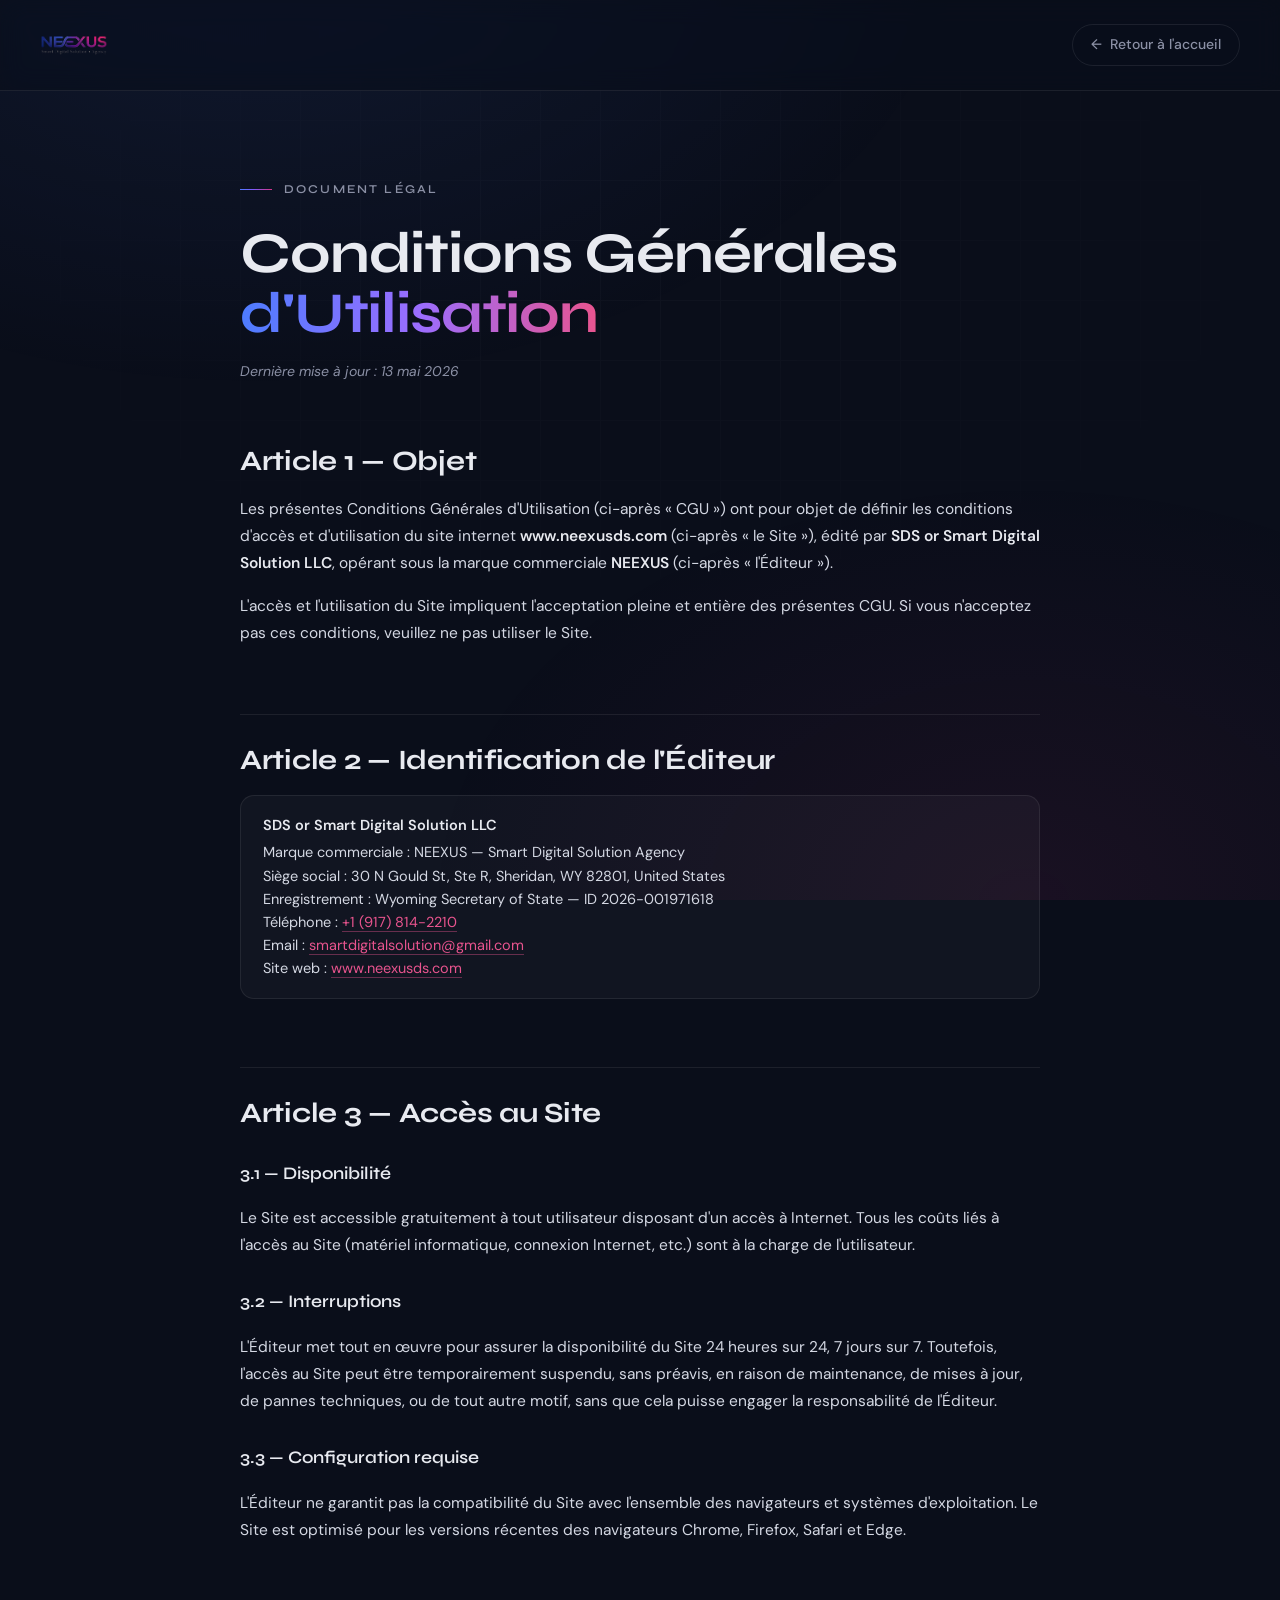
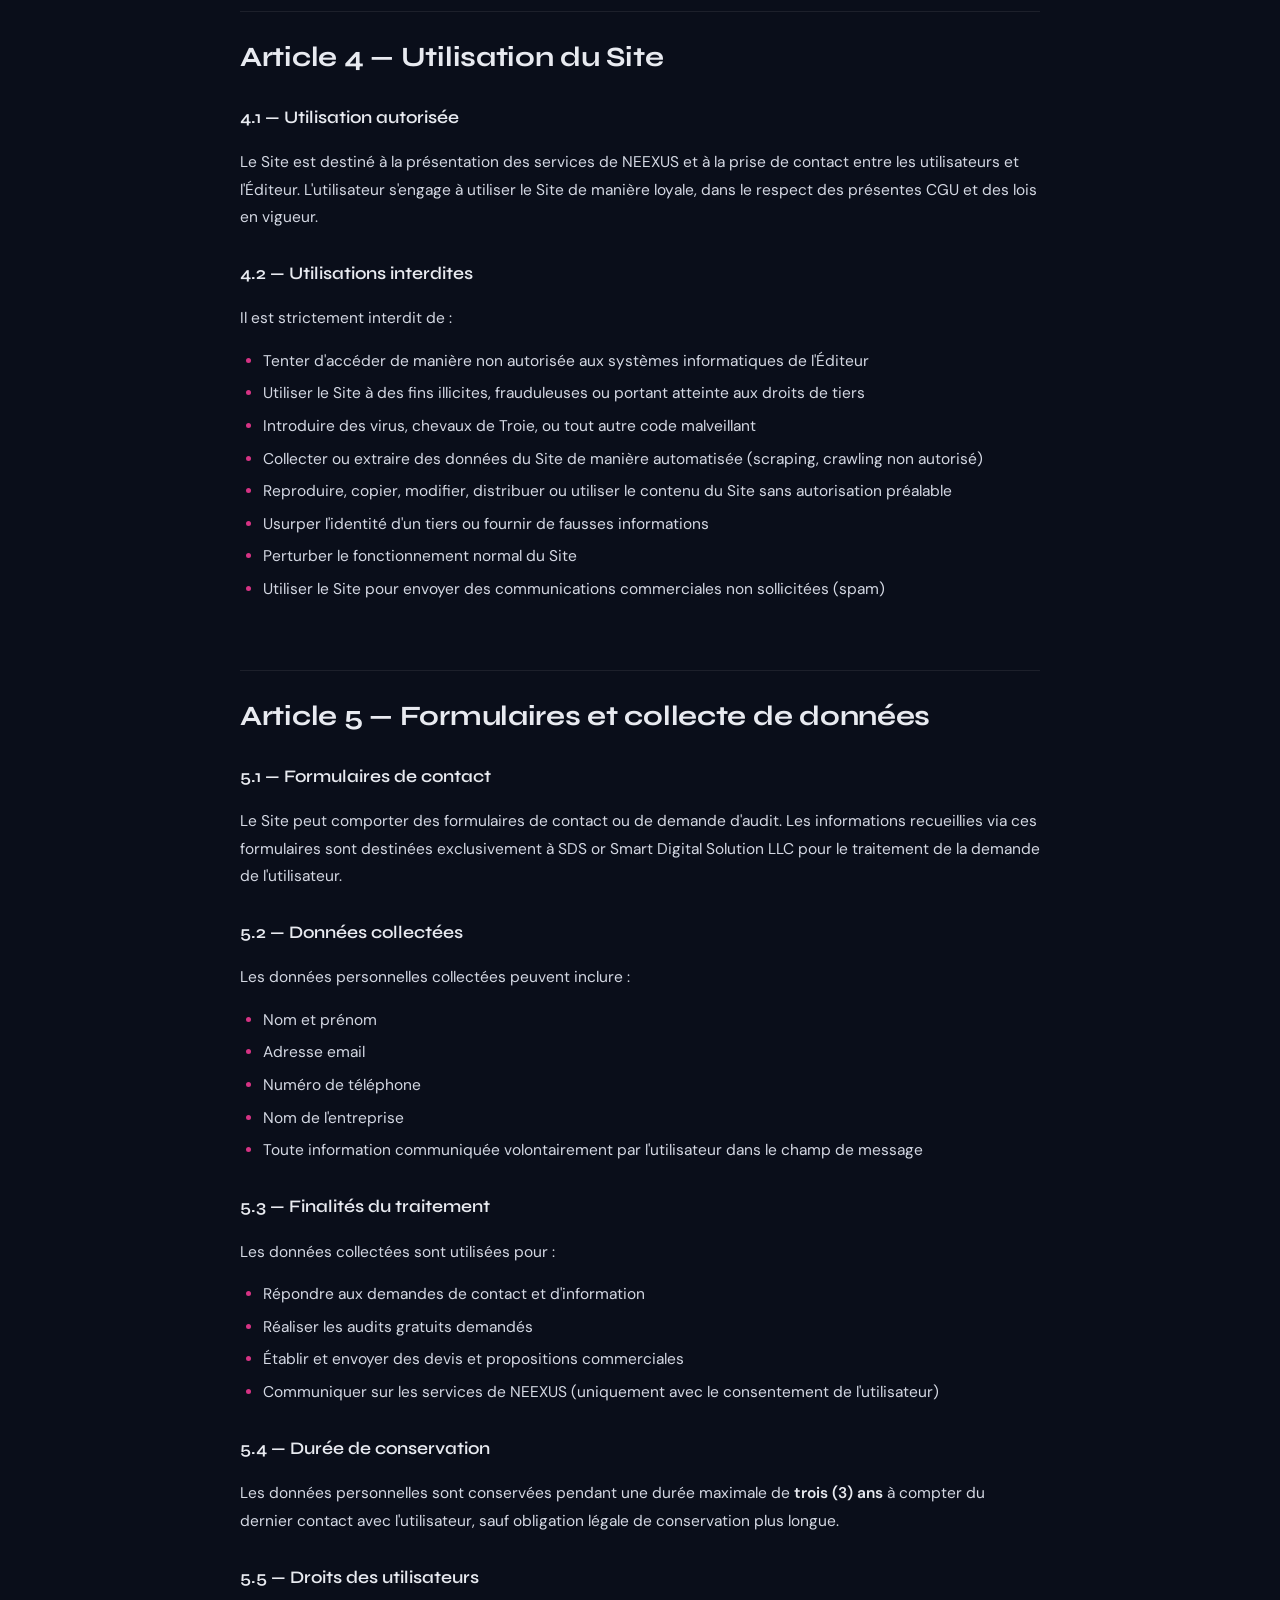
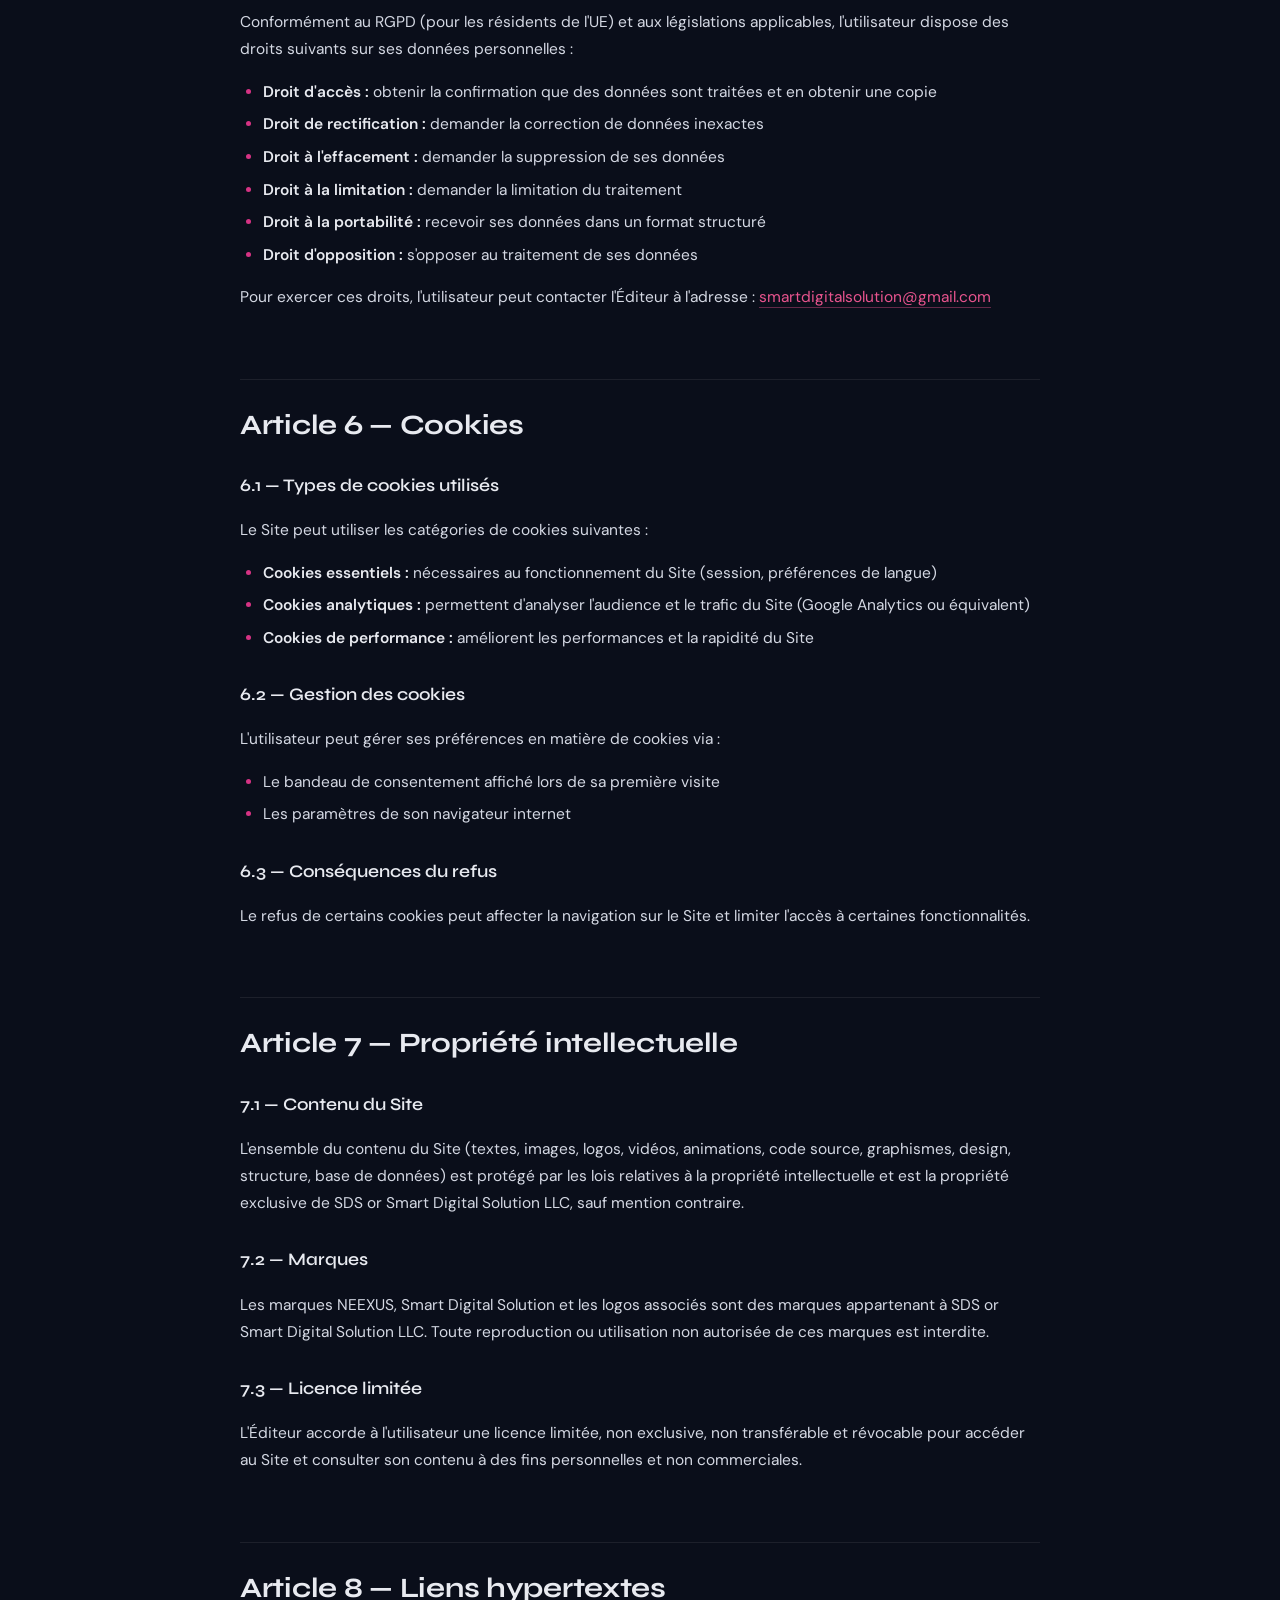
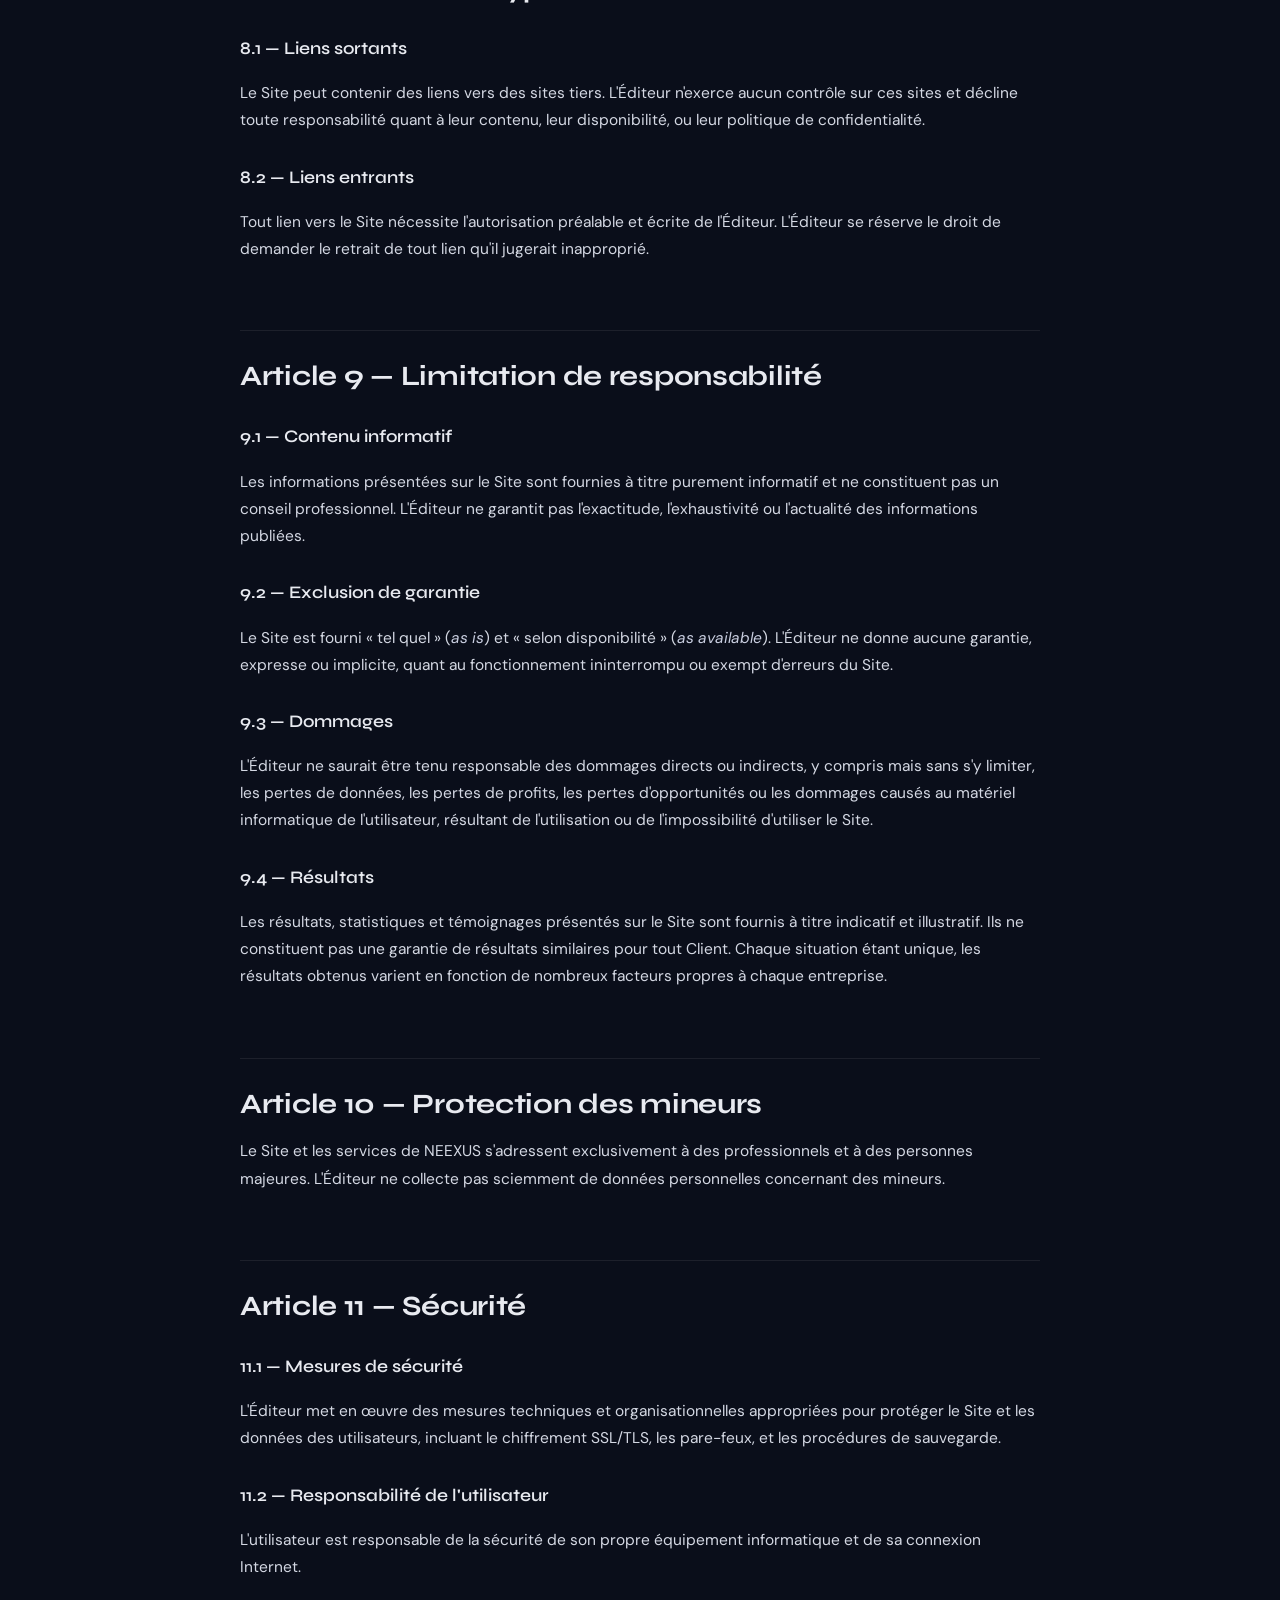
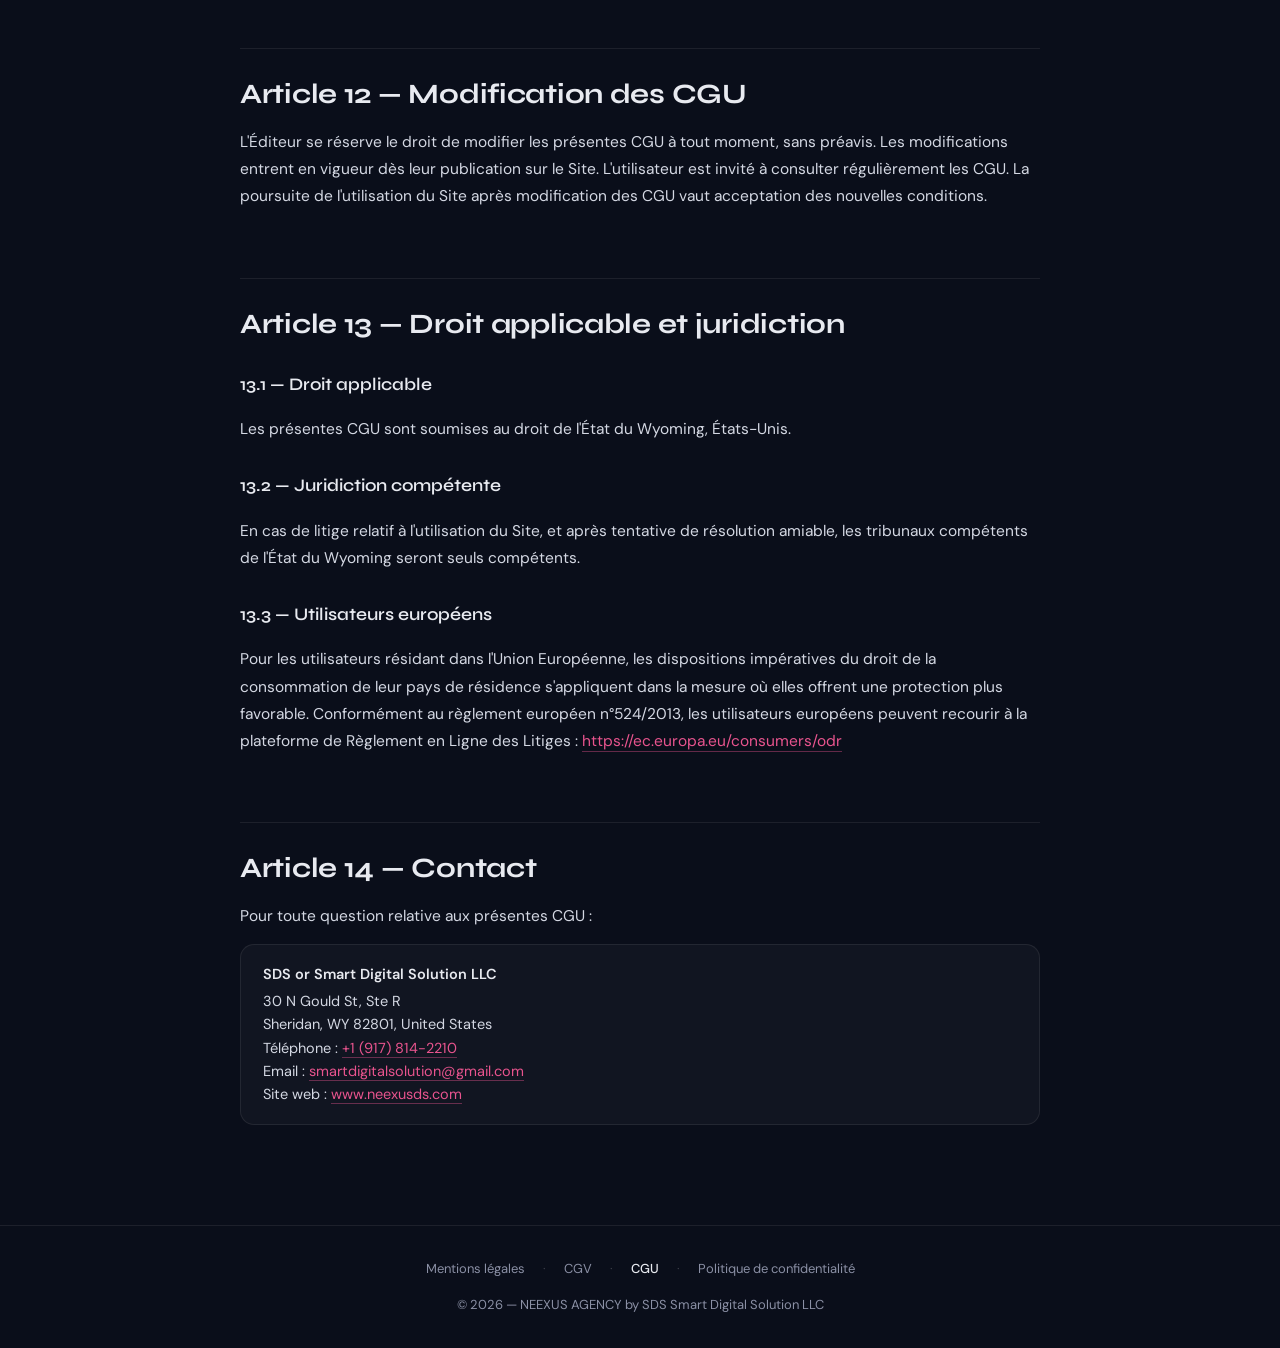
==== cgu.html @ f9617dfa "Pages legales : ajout de 4 pages dediees (Mentions / CGV / CGU / Confidentialite) Structure : - lega" ====
<!DOCTYPE html>
<html lang="fr">
<head>
<meta charset="UTF-8">
<meta name="viewport" content="width=device-width,initial-scale=1.0">
<title>Conditions Générales d'Utilisation (CGU) — NEEXUS</title>
<meta name="description" content="Conditions Générales d'Utilisation du site neexusds.com édité par NEEXUS — Smart Digital Solution Agency.">
<meta name="robots" content="index,follow">
<link rel="icon" type="image/png" href="logo.png">
<link rel="preconnect" href="https://fonts.googleapis.com">
<link rel="preconnect" href="https://fonts.gstatic.com" crossorigin>
<link href="https://fonts.googleapis.com/css2?family=Syne:wght@500;600;700;800&family=DM+Sans:ital,wght@0,300;0,400;0,500;0,600;0,700;1,400&display=swap" rel="stylesheet">
<link rel="stylesheet" href="legal.css">
</head>
<body>

<nav class="legal-nav">
  <a href="index.html" class="logo" aria-label="NEEXUS — retour à l'accueil">
    <img src="logo.png" alt="NEEXUS">
  </a>
  <a href="index.html" class="back-link">
    <span class="arrow">←</span> Retour à l'accueil
  </a>
</nav>

<main class="legal-main">
  <header class="legal-header">
    <div class="legal-eyebrow">Document légal</div>
    <h1 class="legal-title">Conditions Générales <span class="grad">d'Utilisation</span></h1>
    <p class="legal-meta">Dernière mise à jour : 13 mai 2026</p>
  </header>

  <article class="legal-article">

    <h2>Article 1 — Objet</h2>
    <p>Les présentes Conditions Générales d'Utilisation (ci-après « CGU ») ont pour objet de définir les conditions d'accès et d'utilisation du site internet <strong>www.neexusds.com</strong> (ci-après « le Site »), édité par <strong>SDS or Smart Digital Solution LLC</strong>, opérant sous la marque commerciale <strong>NEEXUS</strong> (ci-après « l'Éditeur »).</p>
    <p>L'accès et l'utilisation du Site impliquent l'acceptation pleine et entière des présentes CGU. Si vous n'acceptez pas ces conditions, veuillez ne pas utiliser le Site.</p>

    <h2>Article 2 — Identification de l'Éditeur</h2>
    <div class="legal-info-box">
      <strong>SDS or Smart Digital Solution LLC</strong>
      Marque commerciale : NEEXUS — Smart Digital Solution Agency<br>
      Siège social : 30 N Gould St, Ste R, Sheridan, WY 82801, United States<br>
      Enregistrement : Wyoming Secretary of State — ID 2026-001971618<br>
      Téléphone : <a href="https://wa.me/19178142210" target="_blank" rel="noopener">+1 (917) 814-2210</a><br>
      Email : <a href="mailto:smartdigitalsolution@gmail.com">smartdigitalsolution@gmail.com</a><br>
      Site web : <a href="https://www.neexusds.com">www.neexusds.com</a>
    </div>

    <h2>Article 3 — Accès au Site</h2>

    <h3>3.1 — Disponibilité</h3>
    <p>Le Site est accessible gratuitement à tout utilisateur disposant d'un accès à Internet. Tous les coûts liés à l'accès au Site (matériel informatique, connexion Internet, etc.) sont à la charge de l'utilisateur.</p>

    <h3>3.2 — Interruptions</h3>
    <p>L'Éditeur met tout en œuvre pour assurer la disponibilité du Site 24 heures sur 24, 7 jours sur 7. Toutefois, l'accès au Site peut être temporairement suspendu, sans préavis, en raison de maintenance, de mises à jour, de pannes techniques, ou de tout autre motif, sans que cela puisse engager la responsabilité de l'Éditeur.</p>

    <h3>3.3 — Configuration requise</h3>
    <p>L'Éditeur ne garantit pas la compatibilité du Site avec l'ensemble des navigateurs et systèmes d'exploitation. Le Site est optimisé pour les versions récentes des navigateurs Chrome, Firefox, Safari et Edge.</p>

    <h2>Article 4 — Utilisation du Site</h2>

    <h3>4.1 — Utilisation autorisée</h3>
    <p>Le Site est destiné à la présentation des services de NEEXUS et à la prise de contact entre les utilisateurs et l'Éditeur. L'utilisateur s'engage à utiliser le Site de manière loyale, dans le respect des présentes CGU et des lois en vigueur.</p>

    <h3>4.2 — Utilisations interdites</h3>
    <p>Il est strictement interdit de :</p>
    <ul>
      <li>Tenter d'accéder de manière non autorisée aux systèmes informatiques de l'Éditeur</li>
      <li>Utiliser le Site à des fins illicites, frauduleuses ou portant atteinte aux droits de tiers</li>
      <li>Introduire des virus, chevaux de Troie, ou tout autre code malveillant</li>
      <li>Collecter ou extraire des données du Site de manière automatisée (scraping, crawling non autorisé)</li>
      <li>Reproduire, copier, modifier, distribuer ou utiliser le contenu du Site sans autorisation préalable</li>
      <li>Usurper l'identité d'un tiers ou fournir de fausses informations</li>
      <li>Perturber le fonctionnement normal du Site</li>
      <li>Utiliser le Site pour envoyer des communications commerciales non sollicitées (spam)</li>
    </ul>

    <h2>Article 5 — Formulaires et collecte de données</h2>

    <h3>5.1 — Formulaires de contact</h3>
    <p>Le Site peut comporter des formulaires de contact ou de demande d'audit. Les informations recueillies via ces formulaires sont destinées exclusivement à SDS or Smart Digital Solution LLC pour le traitement de la demande de l'utilisateur.</p>

    <h3>5.2 — Données collectées</h3>
    <p>Les données personnelles collectées peuvent inclure :</p>
    <ul>
      <li>Nom et prénom</li>
      <li>Adresse email</li>
      <li>Numéro de téléphone</li>
      <li>Nom de l'entreprise</li>
      <li>Toute information communiquée volontairement par l'utilisateur dans le champ de message</li>
    </ul>

    <h3>5.3 — Finalités du traitement</h3>
    <p>Les données collectées sont utilisées pour :</p>
    <ul>
      <li>Répondre aux demandes de contact et d'information</li>
      <li>Réaliser les audits gratuits demandés</li>
      <li>Établir et envoyer des devis et propositions commerciales</li>
      <li>Communiquer sur les services de NEEXUS (uniquement avec le consentement de l'utilisateur)</li>
    </ul>

    <h3>5.4 — Durée de conservation</h3>
    <p>Les données personnelles sont conservées pendant une durée maximale de <strong>trois (3) ans</strong> à compter du dernier contact avec l'utilisateur, sauf obligation légale de conservation plus longue.</p>

    <h3>5.5 — Droits des utilisateurs</h3>
    <p>Conformément au RGPD (pour les résidents de l'UE) et aux législations applicables, l'utilisateur dispose des droits suivants sur ses données personnelles :</p>
    <ul>
      <li><strong>Droit d'accès :</strong> obtenir la confirmation que des données sont traitées et en obtenir une copie</li>
      <li><strong>Droit de rectification :</strong> demander la correction de données inexactes</li>
      <li><strong>Droit à l'effacement :</strong> demander la suppression de ses données</li>
      <li><strong>Droit à la limitation :</strong> demander la limitation du traitement</li>
      <li><strong>Droit à la portabilité :</strong> recevoir ses données dans un format structuré</li>
      <li><strong>Droit d'opposition :</strong> s'opposer au traitement de ses données</li>
    </ul>
    <p>Pour exercer ces droits, l'utilisateur peut contacter l'Éditeur à l'adresse : <a href="mailto:smartdigitalsolution@gmail.com">smartdigitalsolution@gmail.com</a></p>

    <h2>Article 6 — Cookies</h2>

    <h3>6.1 — Types de cookies utilisés</h3>
    <p>Le Site peut utiliser les catégories de cookies suivantes :</p>
    <ul>
      <li><strong>Cookies essentiels :</strong> nécessaires au fonctionnement du Site (session, préférences de langue)</li>
      <li><strong>Cookies analytiques :</strong> permettent d'analyser l'audience et le trafic du Site (Google Analytics ou équivalent)</li>
      <li><strong>Cookies de performance :</strong> améliorent les performances et la rapidité du Site</li>
    </ul>

    <h3>6.2 — Gestion des cookies</h3>
    <p>L'utilisateur peut gérer ses préférences en matière de cookies via :</p>
    <ul>
      <li>Le bandeau de consentement affiché lors de sa première visite</li>
      <li>Les paramètres de son navigateur internet</li>
    </ul>

    <h3>6.3 — Conséquences du refus</h3>
    <p>Le refus de certains cookies peut affecter la navigation sur le Site et limiter l'accès à certaines fonctionnalités.</p>

    <h2>Article 7 — Propriété intellectuelle</h2>

    <h3>7.1 — Contenu du Site</h3>
    <p>L'ensemble du contenu du Site (textes, images, logos, vidéos, animations, code source, graphismes, design, structure, base de données) est protégé par les lois relatives à la propriété intellectuelle et est la propriété exclusive de SDS or Smart Digital Solution LLC, sauf mention contraire.</p>

    <h3>7.2 — Marques</h3>
    <p>Les marques NEEXUS, Smart Digital Solution et les logos associés sont des marques appartenant à SDS or Smart Digital Solution LLC. Toute reproduction ou utilisation non autorisée de ces marques est interdite.</p>

    <h3>7.3 — Licence limitée</h3>
    <p>L'Éditeur accorde à l'utilisateur une licence limitée, non exclusive, non transférable et révocable pour accéder au Site et consulter son contenu à des fins personnelles et non commerciales.</p>

    <h2>Article 8 — Liens hypertextes</h2>

    <h3>8.1 — Liens sortants</h3>
    <p>Le Site peut contenir des liens vers des sites tiers. L'Éditeur n'exerce aucun contrôle sur ces sites et décline toute responsabilité quant à leur contenu, leur disponibilité, ou leur politique de confidentialité.</p>

    <h3>8.2 — Liens entrants</h3>
    <p>Tout lien vers le Site nécessite l'autorisation préalable et écrite de l'Éditeur. L'Éditeur se réserve le droit de demander le retrait de tout lien qu'il jugerait inapproprié.</p>

    <h2>Article 9 — Limitation de responsabilité</h2>

    <h3>9.1 — Contenu informatif</h3>
    <p>Les informations présentées sur le Site sont fournies à titre purement informatif et ne constituent pas un conseil professionnel. L'Éditeur ne garantit pas l'exactitude, l'exhaustivité ou l'actualité des informations publiées.</p>

    <h3>9.2 — Exclusion de garantie</h3>
    <p>Le Site est fourni « tel quel » (<em>as is</em>) et « selon disponibilité » (<em>as available</em>). L'Éditeur ne donne aucune garantie, expresse ou implicite, quant au fonctionnement ininterrompu ou exempt d'erreurs du Site.</p>

    <h3>9.3 — Dommages</h3>
    <p>L'Éditeur ne saurait être tenu responsable des dommages directs ou indirects, y compris mais sans s'y limiter, les pertes de données, les pertes de profits, les pertes d'opportunités ou les dommages causés au matériel informatique de l'utilisateur, résultant de l'utilisation ou de l'impossibilité d'utiliser le Site.</p>

    <h3>9.4 — Résultats</h3>
    <p>Les résultats, statistiques et témoignages présentés sur le Site sont fournis à titre indicatif et illustratif. Ils ne constituent pas une garantie de résultats similaires pour tout Client. Chaque situation étant unique, les résultats obtenus varient en fonction de nombreux facteurs propres à chaque entreprise.</p>

    <h2>Article 10 — Protection des mineurs</h2>
    <p>Le Site et les services de NEEXUS s'adressent exclusivement à des professionnels et à des personnes majeures. L'Éditeur ne collecte pas sciemment de données personnelles concernant des mineurs.</p>

    <h2>Article 11 — Sécurité</h2>

    <h3>11.1 — Mesures de sécurité</h3>
    <p>L'Éditeur met en œuvre des mesures techniques et organisationnelles appropriées pour protéger le Site et les données des utilisateurs, incluant le chiffrement SSL/TLS, les pare-feux, et les procédures de sauvegarde.</p>

    <h3>11.2 — Responsabilité de l'utilisateur</h3>
    <p>L'utilisateur est responsable de la sécurité de son propre équipement informatique et de sa connexion Internet.</p>

    <h2>Article 12 — Modification des CGU</h2>
    <p>L'Éditeur se réserve le droit de modifier les présentes CGU à tout moment, sans préavis. Les modifications entrent en vigueur dès leur publication sur le Site. L'utilisateur est invité à consulter régulièrement les CGU. La poursuite de l'utilisation du Site après modification des CGU vaut acceptation des nouvelles conditions.</p>

    <h2>Article 13 — Droit applicable et juridiction</h2>

    <h3>13.1 — Droit applicable</h3>
    <p>Les présentes CGU sont soumises au droit de l'État du Wyoming, États-Unis.</p>

    <h3>13.2 — Juridiction compétente</h3>
    <p>En cas de litige relatif à l'utilisation du Site, et après tentative de résolution amiable, les tribunaux compétents de l'État du Wyoming seront seuls compétents.</p>

    <h3>13.3 — Utilisateurs européens</h3>
    <p>Pour les utilisateurs résidant dans l'Union Européenne, les dispositions impératives du droit de la consommation de leur pays de résidence s'appliquent dans la mesure où elles offrent une protection plus favorable. Conformément au règlement européen n°524/2013, les utilisateurs européens peuvent recourir à la plateforme de Règlement en Ligne des Litiges : <a href="https://ec.europa.eu/consumers/odr" target="_blank" rel="noopener">https://ec.europa.eu/consumers/odr</a></p>

    <h2>Article 14 — Contact</h2>
    <p>Pour toute question relative aux présentes CGU :</p>
    <div class="legal-info-box">
      <strong>SDS or Smart Digital Solution LLC</strong>
      30 N Gould St, Ste R<br>
      Sheridan, WY 82801, United States<br>
      Téléphone : <a href="https://wa.me/19178142210" target="_blank" rel="noopener">+1 (917) 814-2210</a><br>
      Email : <a href="mailto:smartdigitalsolution@gmail.com">smartdigitalsolution@gmail.com</a><br>
      Site web : <a href="https://www.neexusds.com">www.neexusds.com</a>
    </div>

  </article>
</main>

<footer class="legal-footer">
  <div class="legal-links">
    <a href="mentions-legales.html">Mentions légales</a>
    <span class="sep">·</span>
    <a href="cgv.html">CGV</a>
    <span class="sep">·</span>
    <a href="cgu.html" class="current">CGU</a>
    <span class="sep">·</span>
    <a href="confidentialite.html">Politique de confidentialité</a>
  </div>
  <div>© 2026 — NEEXUS AGENCY by SDS Smart Digital Solution LLC</div>
</footer>

</body>
</html>
---- legal.css ----
/* ============================================================
   NEEXUS — Feuille de style partagee des 4 pages legales
   (mentions-legales / cgv / cgu / confidentialite)
   ============================================================ */
:root{
  --bg-0:#0a0e1a;
  --bg-1:#0f1424;
  --bg-2:#131830;
  --bg-3:#181f3a;
  --text:#e8eaf0;
  --text-mute:#8b90a5;
  --line:rgba(255,255,255,.08);
  --line-strong:rgba(255,255,255,.14);
  --blue:#4d7cff;
  --purple:#7c5cfc;
  --magenta:#d63384;
  --pink:#e8548e;
  --grad:linear-gradient(135deg,#4d7cff 0%,#7c5cfc 40%,#d63384 100%);
  --grad-text:linear-gradient(90deg,#4d7cff 0%,#9b6dff 50%,#e8548e 100%);
  --container:880px;
}

*{box-sizing:border-box;margin:0;padding:0;}
html{-webkit-font-smoothing:antialiased;text-rendering:optimizeLegibility;scroll-behavior:smooth;}
html,body{background:var(--bg-0);color:var(--text);}
body{
  font-family:'DM Sans',system-ui,-apple-system,sans-serif;
  font-weight:400;
  font-size:16px;
  line-height:1.7;
  min-height:100vh;
  display:flex;
  flex-direction:column;
}

/* Background subtil : gradient + grille fine */
body::before{
  content:'';position:fixed;inset:0;z-index:0;pointer-events:none;
  background:
    radial-gradient(ellipse 1200px 800px at 20% -10%, rgba(77,124,255,.10), transparent 60%),
    radial-gradient(ellipse 1000px 700px at 80% 100%, rgba(214,51,132,.08), transparent 60%);
}
body::after{
  content:'';position:fixed;inset:0;z-index:0;pointer-events:none;opacity:.025;
  background-image:
    linear-gradient(rgba(255,255,255,1) 1px,transparent 1px),
    linear-gradient(90deg,rgba(255,255,255,1) 1px,transparent 1px);
  background-size:60px 60px;
  mask-image:radial-gradient(ellipse 80% 60% at 50% 30%,#000 0%,transparent 80%);
  -webkit-mask-image:radial-gradient(ellipse 80% 60% at 50% 30%,#000 0%,transparent 80%);
}

a{color:inherit;text-decoration:none;}
img{display:block;max-width:100%;}

/* === NAV TOP ============================================================ */
.legal-nav{
  position:relative;z-index:10;
  padding:24px clamp(22px,4vw,40px);
  display:flex;align-items:center;justify-content:space-between;
  gap:18px;
  border-bottom:1px solid var(--line);
  background:rgba(10,14,26,.65);
  backdrop-filter:blur(12px) saturate(140%);
  -webkit-backdrop-filter:blur(12px) saturate(140%);
}
.legal-nav .logo{
  display:flex;align-items:center;gap:0;
  transition:opacity .25s ease;
}
.legal-nav .logo:hover{opacity:.8;}
.legal-nav .logo img{height:34px;width:auto;}
.legal-nav .back-link{
  font-size:14px;font-weight:500;
  color:var(--text-mute);
  display:inline-flex;align-items:center;gap:8px;
  padding:8px 18px;
  border:1px solid var(--line);
  border-radius:999px;
  transition:all .25s ease;
}
.legal-nav .back-link:hover{
  color:var(--text);
  border-color:var(--line-strong);
  background:rgba(255,255,255,.04);
}
.legal-nav .back-link .arrow{
  display:inline-block;
  transition:transform .25s ease;
}
.legal-nav .back-link:hover .arrow{
  transform:translateX(-4px);
}

/* === MAIN ============================================================ */
.legal-main{
  position:relative;z-index:1;flex:1;
  max-width:var(--container);
  width:100%;
  margin:0 auto;
  padding:clamp(40px,7vw,80px) clamp(22px,4vw,40px) clamp(60px,8vw,100px);
}

/* Header de la page : eyebrow + titre + meta */
.legal-header{margin-bottom:clamp(40px,6vw,60px);}
.legal-eyebrow{
  display:inline-flex;align-items:center;gap:12px;
  font-family:'Syne',sans-serif;
  font-weight:600;
  font-size:12px;
  letter-spacing:.18em;
  text-transform:uppercase;
  color:var(--text-mute);
  margin-bottom:24px;
}
.legal-eyebrow::before{
  content:'';
  width:32px;height:1px;
  background:var(--grad);
}
.legal-title{
  font-family:'Syne',sans-serif;
  font-weight:700;
  font-size:clamp(2.2rem,5.5vw,3.6rem);
  line-height:1.05;
  letter-spacing:-.02em;
  margin-bottom:16px;
}
.legal-title .grad{
  background:var(--grad-text);
  -webkit-background-clip:text;
  background-clip:text;
  color:transparent;
  -webkit-text-fill-color:transparent;
}
.legal-meta{
  font-size:14px;
  color:var(--text-mute);
  font-style:italic;
}

/* === ARTICLE ============================================================ */
.legal-article{
  font-size:15.5px;
  line-height:1.75;
  color:#d4d8e3;
}
.legal-article > * + *{margin-top:1em;}
.legal-article h2{
  font-family:'Syne',sans-serif;
  font-weight:700;
  font-size:clamp(1.35rem,2.6vw,1.75rem);
  line-height:1.25;
  letter-spacing:-.01em;
  color:var(--text);
  margin-top:2.4em;
  margin-bottom:.6em;
  padding-top:1em;
  border-top:1px solid var(--line);
}
.legal-article h2:first-child{
  margin-top:0;
  padding-top:0;
  border-top:none;
}
.legal-article h3{
  font-family:'Syne',sans-serif;
  font-weight:600;
  font-size:1.1rem;
  color:var(--text);
  margin-top:1.6em;
  margin-bottom:.35em;
}
.legal-article p{margin-bottom:0;}
.legal-article strong{color:var(--text);font-weight:600;}
.legal-article em{color:#c9cee0;}
.legal-article a{
  color:var(--pink);
  border-bottom:1px solid rgba(232,84,142,.4);
  transition:color .2s ease,border-color .2s ease;
}
.legal-article a:hover{
  color:#ff7aae;
  border-bottom-color:#ff7aae;
}
.legal-article ul,.legal-article ol{
  margin-left:0;
  padding-left:1.5em;
}
.legal-article ul li,.legal-article ol li{
  margin-bottom:.35em;
}
.legal-article ul li::marker{color:var(--magenta);}
.legal-article ol li::marker{color:var(--magenta);font-weight:600;}

/* Boite info (adresses, contact) */
.legal-info-box{
  background:rgba(255,255,255,.03);
  border:1px solid var(--line);
  border-radius:14px;
  padding:18px 22px;
  margin-top:14px;
  font-size:14.5px;
  line-height:1.6;
}
.legal-info-box strong{display:block;margin-bottom:4px;}
.legal-info-box a{
  color:var(--pink);
  border-bottom:1px solid rgba(232,84,142,.4);
}

/* === FOOTER ============================================================ */
.legal-footer{
  position:relative;z-index:1;
  border-top:1px solid var(--line);
  padding:32px clamp(22px,4vw,40px);
  background:rgba(10,14,26,.5);
  text-align:center;
  font-size:13px;
  color:var(--text-mute);
}
.legal-footer .legal-links{
  display:flex;flex-wrap:wrap;justify-content:center;
  gap:8px 18px;
  margin-bottom:14px;
}
.legal-footer .legal-links a{
  color:var(--text-mute);
  transition:color .2s ease;
}
.legal-footer .legal-links a:hover{color:var(--text);}
.legal-footer .legal-links a.current{
  color:var(--text);
  font-weight:500;
}
.legal-footer .legal-links .sep{color:rgba(255,255,255,.2);}

/* === RESPONSIVE ============================================================ */
@media (max-width:640px){
  .legal-nav{padding:18px 22px;}
  .legal-nav .logo img{height:28px;}
  .legal-nav .back-link{font-size:12.5px;padding:7px 14px;}
  .legal-main{padding:36px 22px 60px;}
  .legal-article{font-size:15px;}
  .legal-article h2{font-size:1.25rem;margin-top:2em;}
}
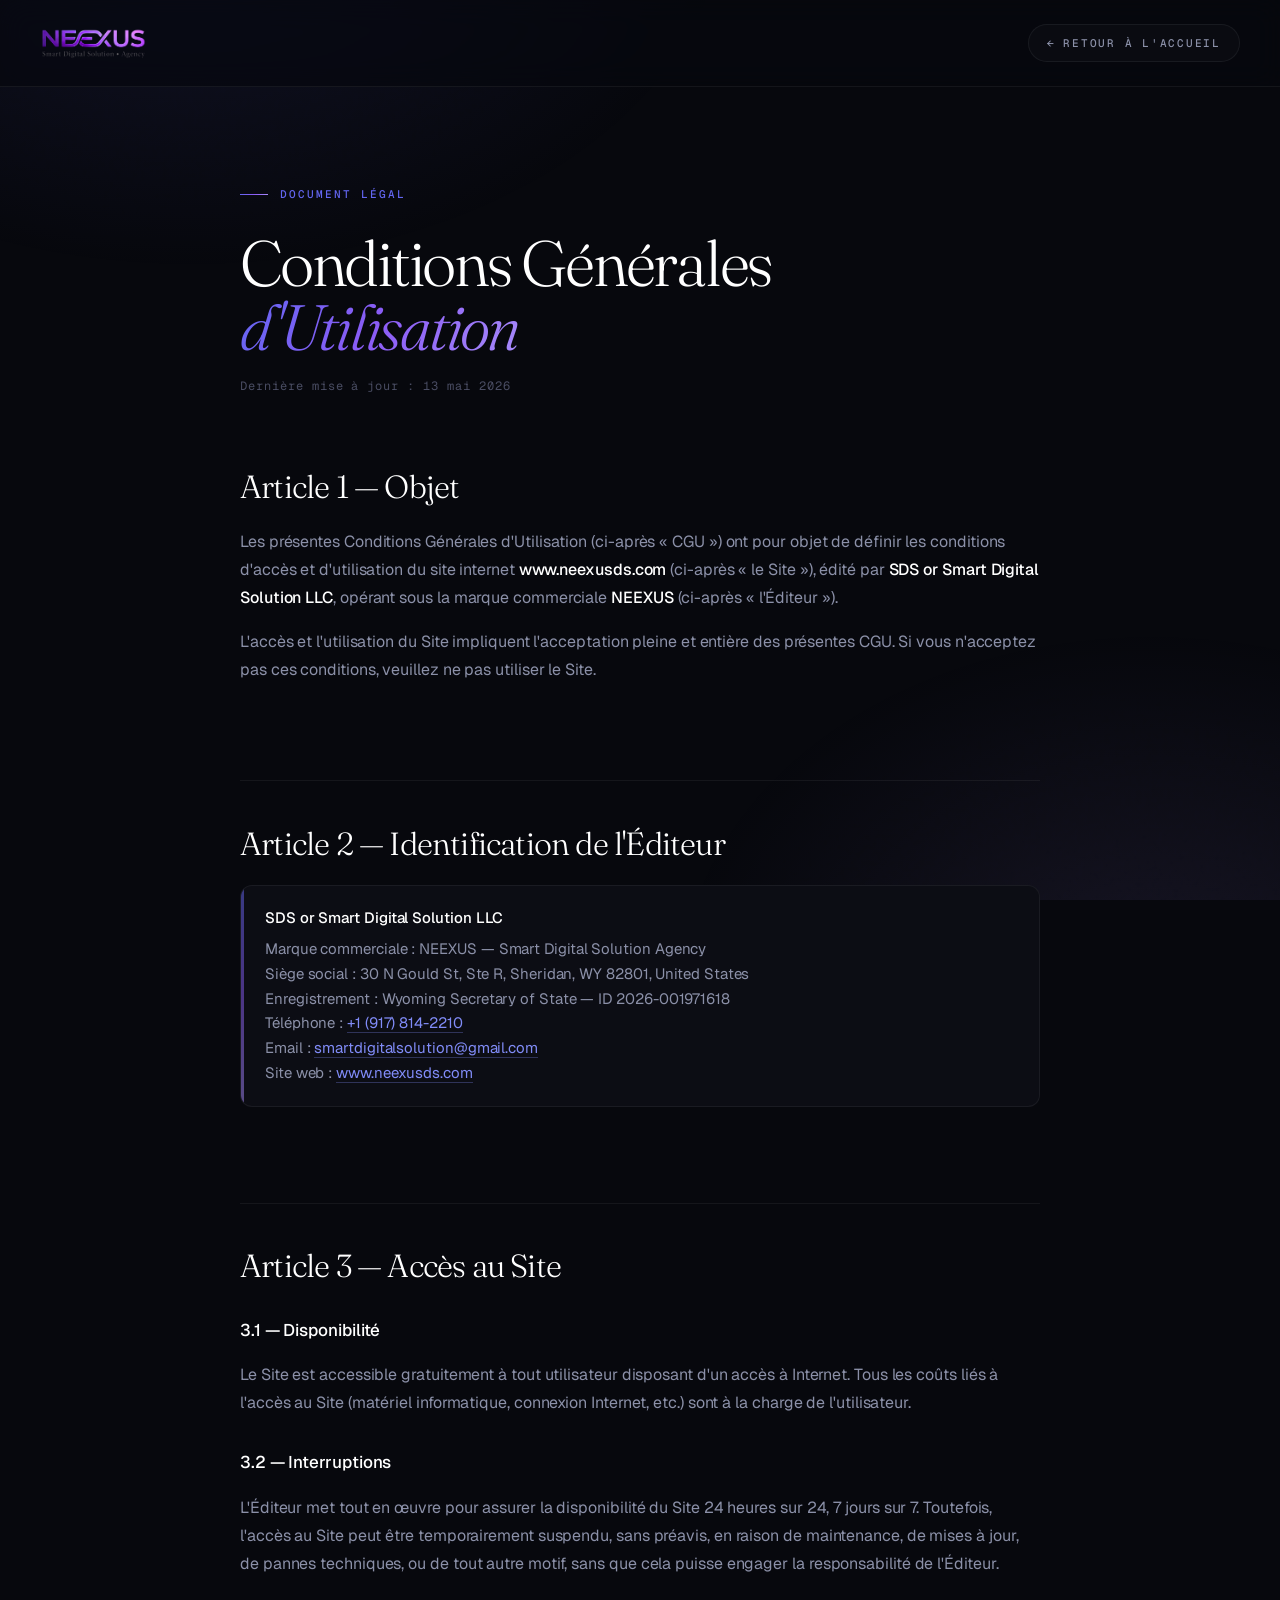
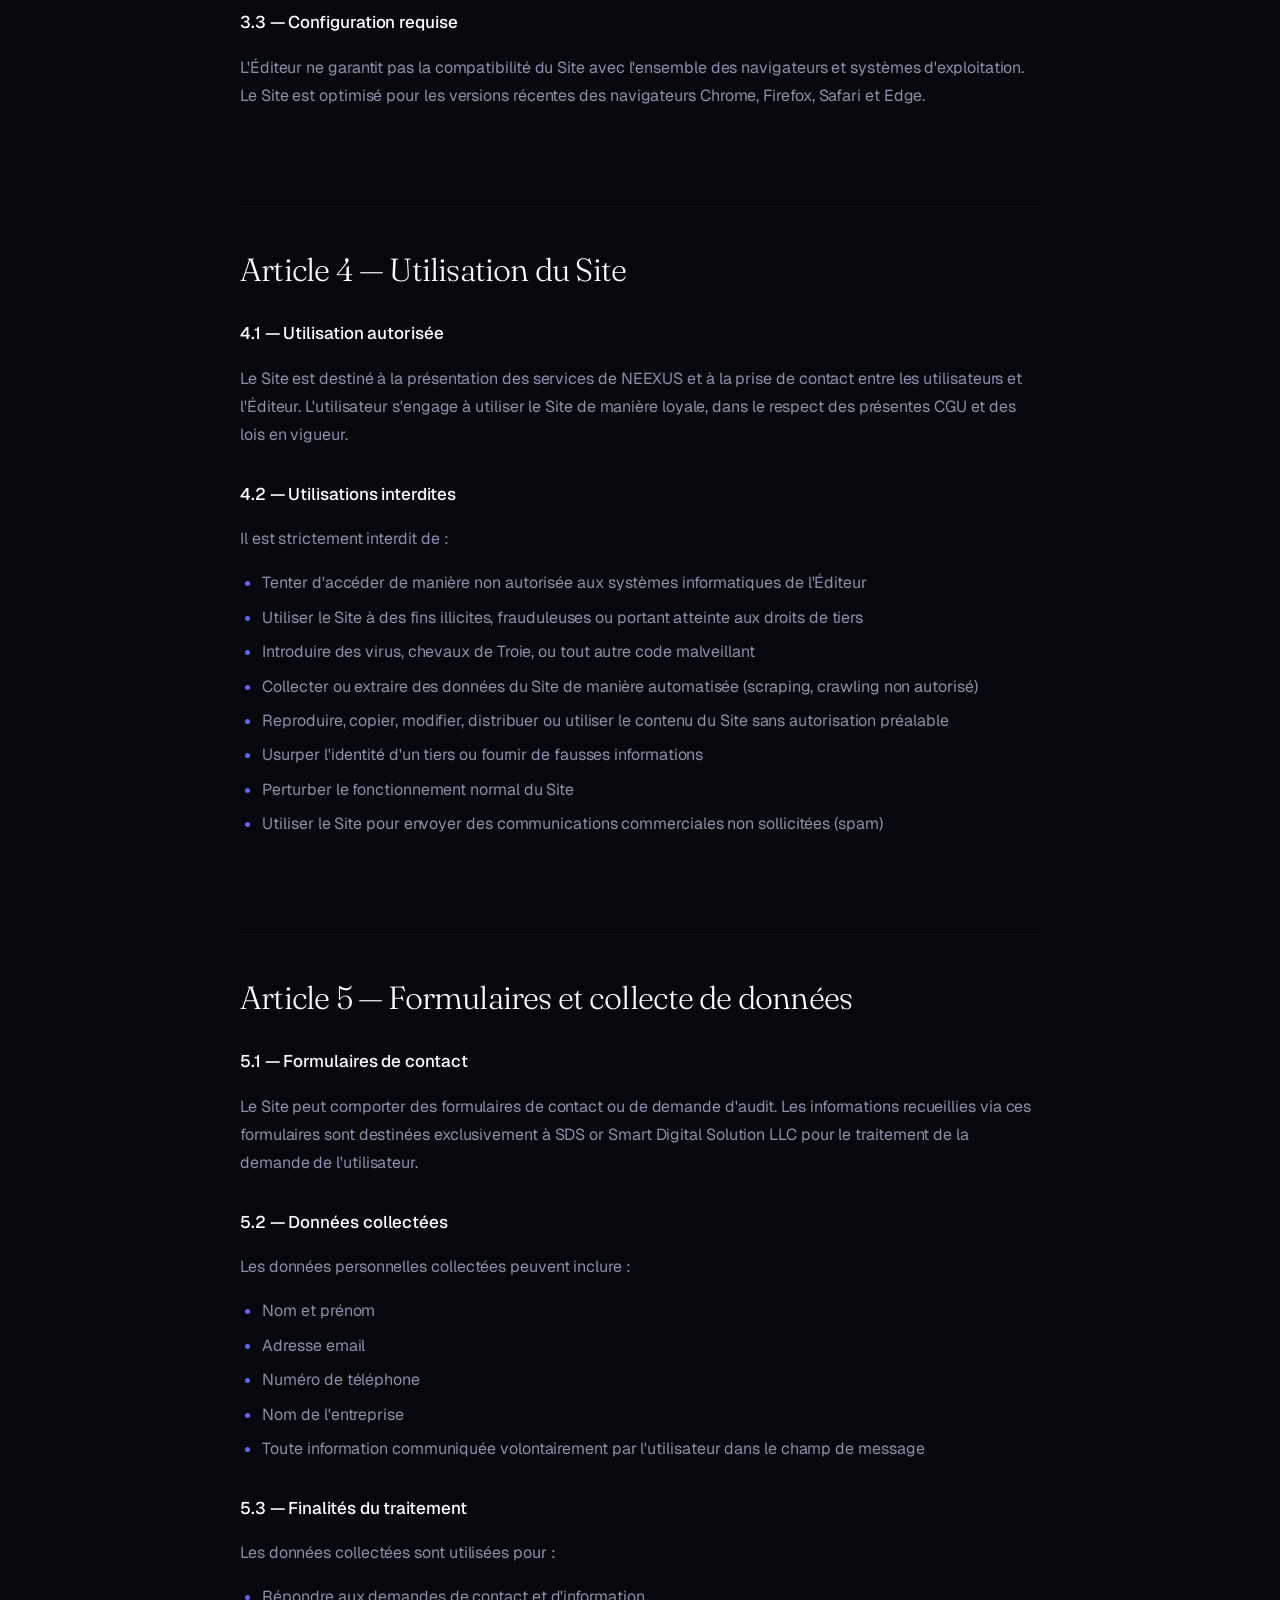
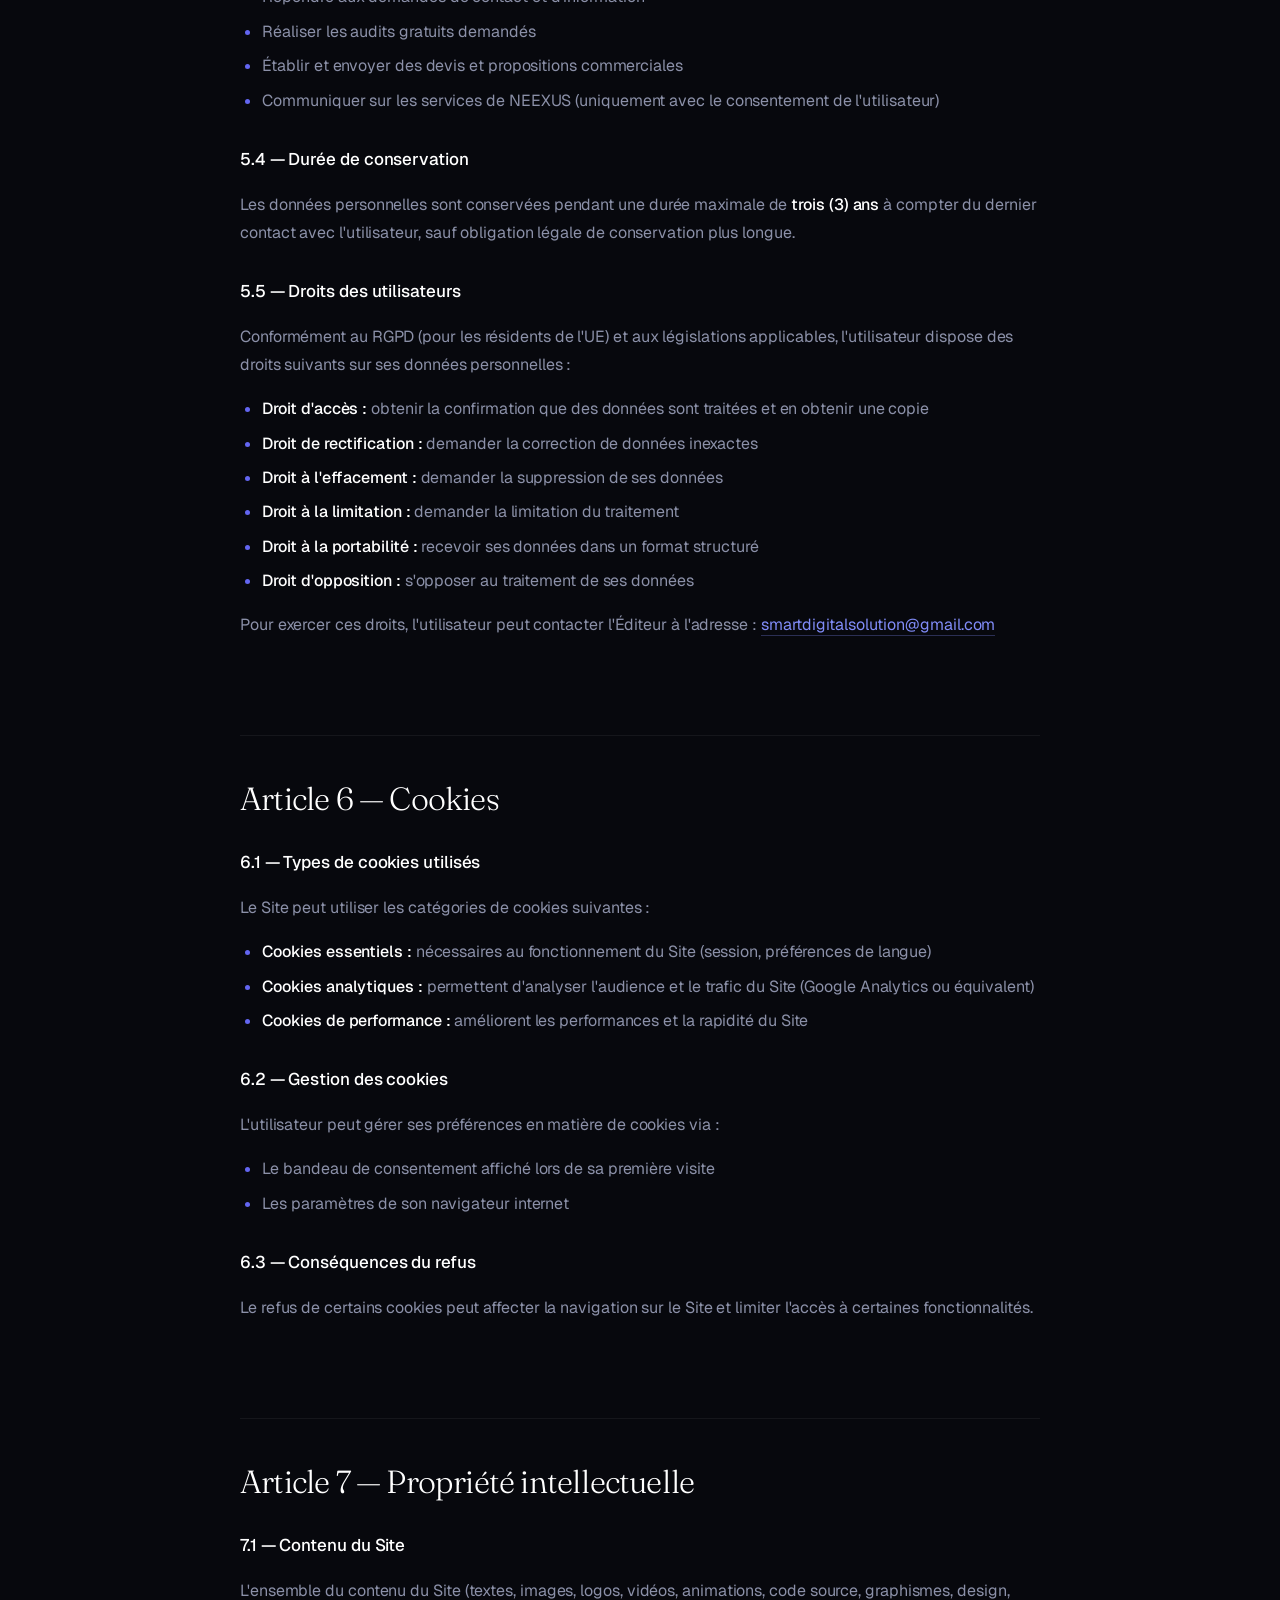
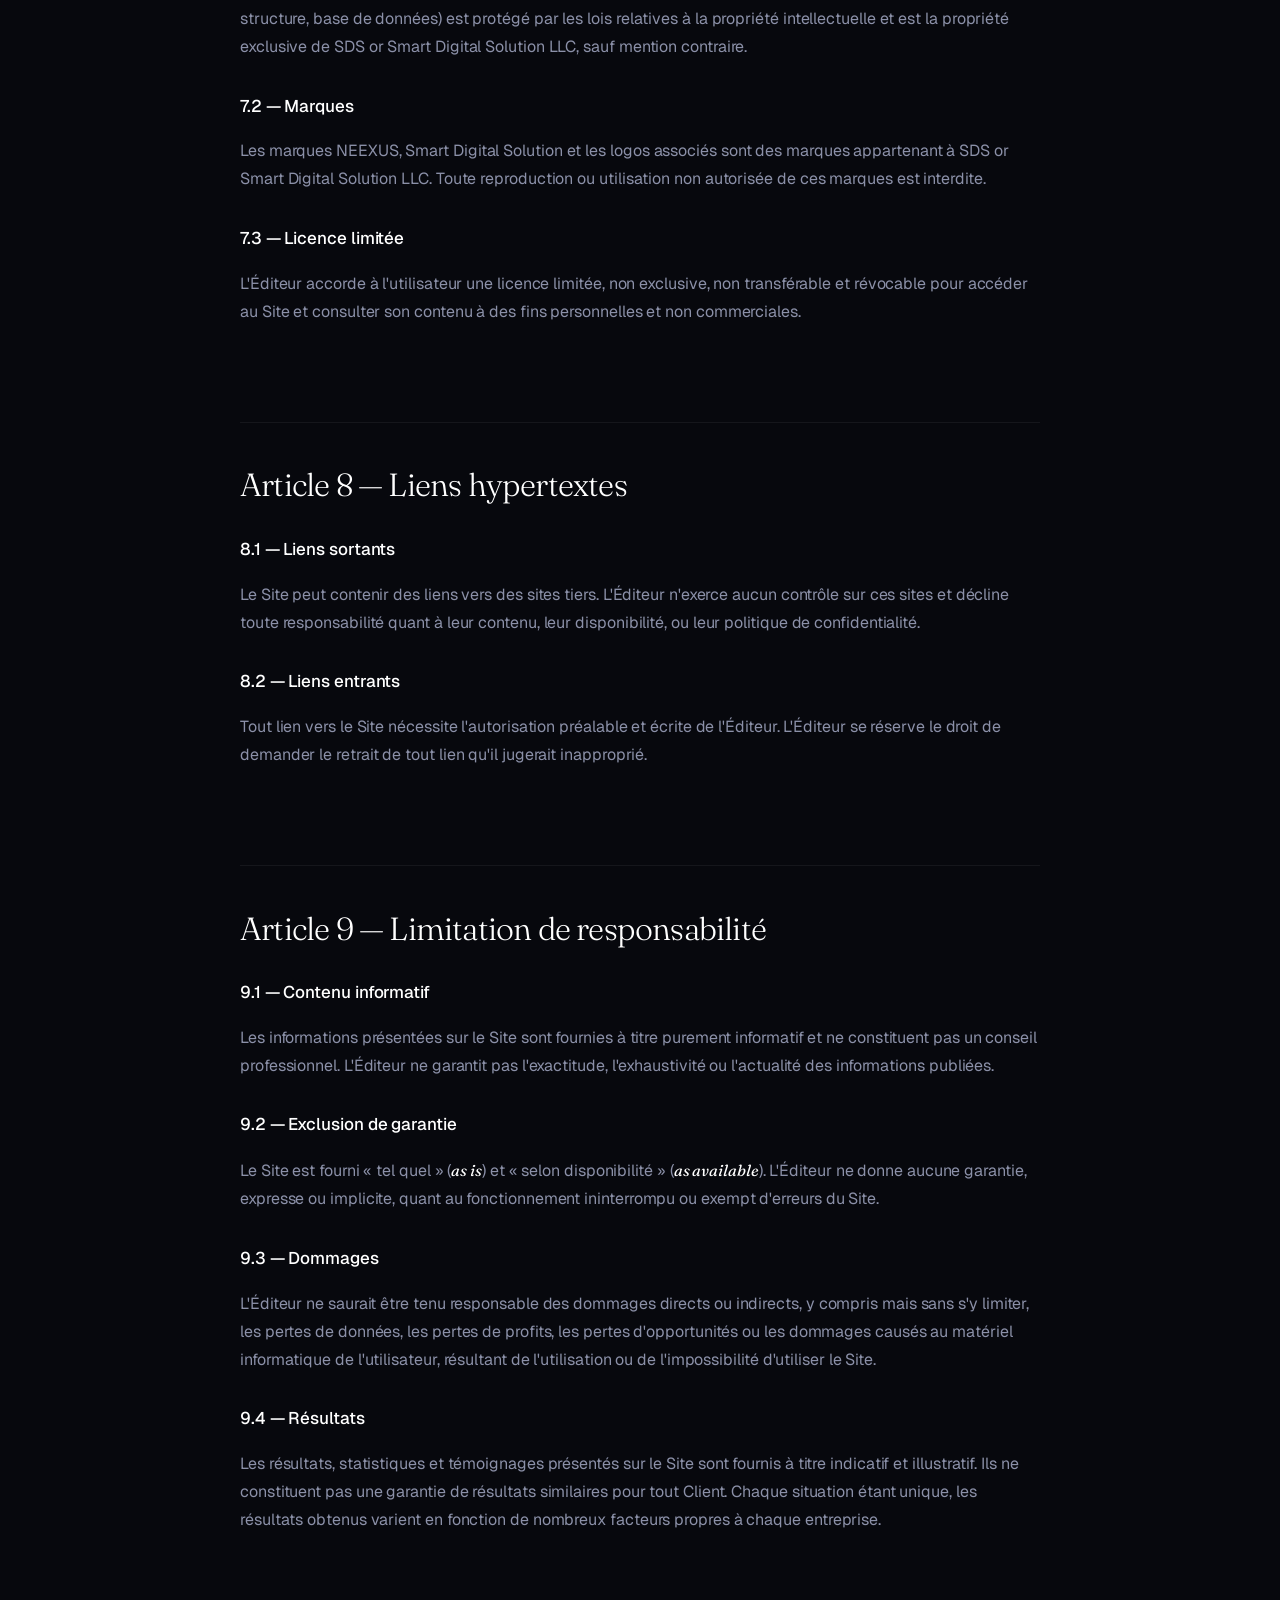
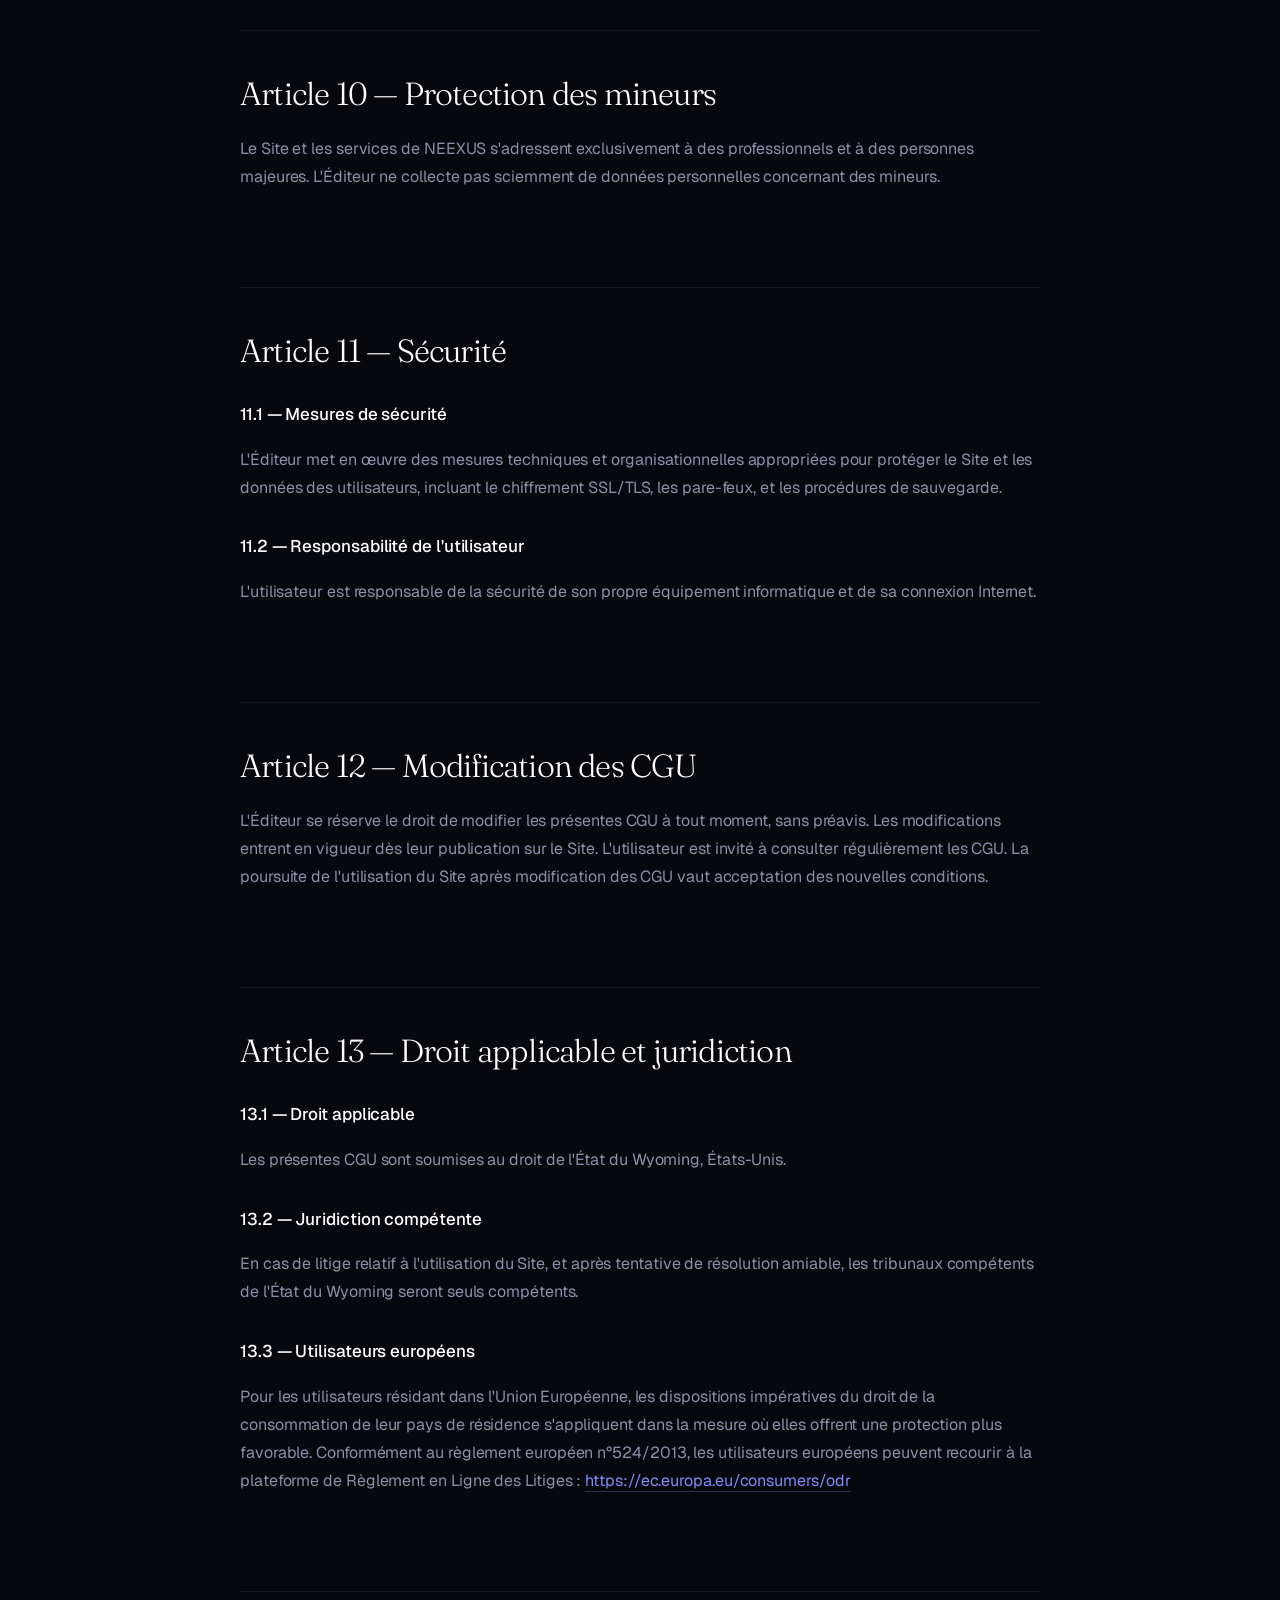
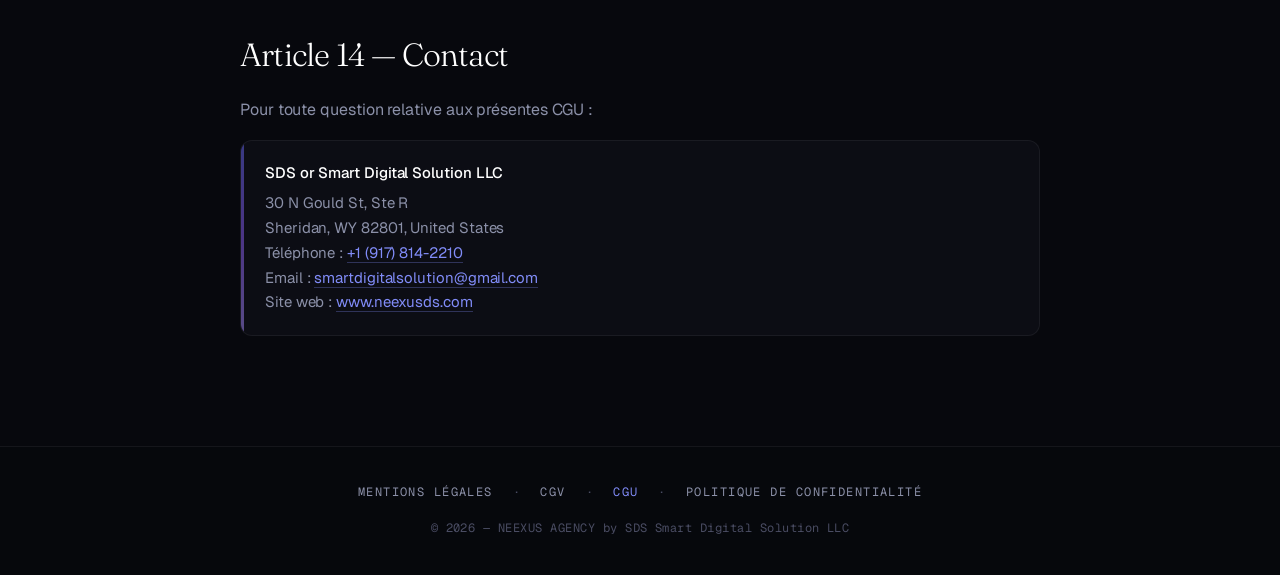
==== commit ffa4ccec: "Pages legales : refonte dark theme aligne sur v3.1 legal.css entierement reecrit avec les design tok" ====
--- a/cgu.html
+++ b/cgu.html
@@ -6,17 +6,18 @@
 <title>Conditions Générales d'Utilisation (CGU) — NEEXUS</title>
 <meta name="description" content="Conditions Générales d'Utilisation du site neexusds.com édité par NEEXUS — Smart Digital Solution Agency.">
 <meta name="robots" content="index,follow">
-<link rel="icon" type="image/png" href="logo.png">
+<link rel="icon" type="image/png" href="Logo_neexus.png">
+<meta name="theme-color" content="#07080d">
 <link rel="preconnect" href="https://fonts.googleapis.com">
 <link rel="preconnect" href="https://fonts.gstatic.com" crossorigin>
-<link href="https://fonts.googleapis.com/css2?family=Syne:wght@500;600;700;800&family=DM+Sans:ital,wght@0,300;0,400;0,500;0,600;0,700;1,400&display=swap" rel="stylesheet">
+<link href="https://fonts.googleapis.com/css2?family=Fraunces:ital,opsz,wght@0,9..144,300;0,9..144,400;0,9..144,500;1,9..144,300;1,9..144,400&family=Geist+Mono:wght@400;500&family=Geist:wght@300;400;500;600&display=swap" rel="stylesheet">
 <link rel="stylesheet" href="legal.css">
 </head>
 <body>
 
 <nav class="legal-nav">
-  <a href="index.html" class="logo" aria-label="NEEXUS — retour à l'accueil">
-    <img src="logo.png" alt="NEEXUS">
+  <a href="index.html" class="logo" aria-label="Neexus — retour à l'accueil">
+    <img src="Logo_neexus.png" alt="Neexus">
   </a>
   <a href="index.html" class="back-link">
     <span class="arrow">←</span> Retour à l'accueil
--- a/legal.css
+++ b/legal.css
@@ -1,246 +1,333 @@
 /* ============================================================
-   NEEXUS — Feuille de style partagee des 4 pages legales
-   (mentions-legales / cgv / cgu / confidentialite)
+   NEEXUS — Feuille partagee des 4 pages legales (v3.1 dark theme)
+   Aligne sur les design tokens du nouveau index.html.
    ============================================================ */
-:root{
-  --bg-0:#0a0e1a;
-  --bg-1:#0f1424;
-  --bg-2:#131830;
-  --bg-3:#181f3a;
-  --text:#e8eaf0;
-  --text-mute:#8b90a5;
-  --line:rgba(255,255,255,.08);
-  --line-strong:rgba(255,255,255,.14);
-  --blue:#4d7cff;
-  --purple:#7c5cfc;
-  --magenta:#d63384;
-  --pink:#e8548e;
-  --grad:linear-gradient(135deg,#4d7cff 0%,#7c5cfc 40%,#d63384 100%);
-  --grad-text:linear-gradient(90deg,#4d7cff 0%,#9b6dff 50%,#e8548e 100%);
-  --container:880px;
-}
-
-*{box-sizing:border-box;margin:0;padding:0;}
-html{-webkit-font-smoothing:antialiased;text-rendering:optimizeLegibility;scroll-behavior:smooth;}
-html,body{background:var(--bg-0);color:var(--text);}
-body{
-  font-family:'DM Sans',system-ui,-apple-system,sans-serif;
-  font-weight:400;
-  font-size:16px;
-  line-height:1.7;
-  min-height:100vh;
-  display:flex;
-  flex-direction:column;
-}
-
-/* Background subtil : gradient + grille fine */
-body::before{
-  content:'';position:fixed;inset:0;z-index:0;pointer-events:none;
+:root {
+  --bg: #07080d;
+  --bg-elevated: #0f1119;
+  --bg-card: #0c0d14;
+  --ink: #ffffff;
+  --ink-muted: #8b90a8;
+  --ink-dim: #4a4d63;
+  --accent: #6366f1;
+  --accent-bright: #818cf8;
+  --accent-violet: #a78bfa;
+  --gradient: linear-gradient(120deg, #6366f1 0%, #8b5cf6 50%, #a78bfa 100%);
+  --border: rgba(255, 255, 255, 0.06);
+  --border-strong: rgba(255, 255, 255, 0.14);
+  --grain: url("data:image/svg+xml,%3Csvg viewBox='0 0 200 200' xmlns='http://www.w3.org/2000/svg'%3E%3Cfilter id='n'%3E%3CfeTurbulence type='fractalNoise' baseFrequency='0.85' numOctaves='3'/%3E%3CfeColorMatrix values='0 0 0 0 0 0 0 0 0 0 0 0 0 0 0 0 0 0 0.4 0'/%3E%3C/filter%3E%3Crect width='200' height='200' filter='url(%23n)' opacity='0.5'/%3E%3C/svg%3E");
+  --font-display: 'Fraunces', Georgia, serif;
+  --font-body: 'Geist', -apple-system, BlinkMacSystemFont, sans-serif;
+  --font-mono: 'Geist Mono', 'SF Mono', Menlo, monospace;
+  --container: 880px;
+}
+
+* { box-sizing: border-box; margin: 0; padding: 0; }
+html {
+  scroll-behavior: smooth;
+  -webkit-font-smoothing: antialiased;
+  -webkit-text-size-adjust: 100%;
+}
+html, body { background: var(--bg); color: var(--ink); }
+body {
+  font-family: var(--font-body);
+  font-weight: 400;
+  font-size: 16px;
+  line-height: 1.65;
+  letter-spacing: -0.005em;
+  min-height: 100vh;
+  display: flex;
+  flex-direction: column;
+  overflow-x: hidden;
+  position: relative;
+}
+
+/* Grain overlay (identique a l'accueil) */
+body::before {
+  content: '';
+  position: fixed;
+  inset: 0;
+  background-image: var(--grain);
+  opacity: 0.4;
+  mix-blend-mode: overlay;
+  pointer-events: none;
+  z-index: 1;
+}
+
+/* Glow ambient en arriere-plan */
+body::after {
+  content: '';
+  position: fixed;
+  inset: 0;
+  z-index: 0;
+  pointer-events: none;
   background:
-    radial-gradient(ellipse 1200px 800px at 20% -10%, rgba(77,124,255,.10), transparent 60%),
-    radial-gradient(ellipse 1000px 700px at 80% 100%, rgba(214,51,132,.08), transparent 60%);
-}
-body::after{
-  content:'';position:fixed;inset:0;z-index:0;pointer-events:none;opacity:.025;
-  background-image:
-    linear-gradient(rgba(255,255,255,1) 1px,transparent 1px),
-    linear-gradient(90deg,rgba(255,255,255,1) 1px,transparent 1px);
-  background-size:60px 60px;
-  mask-image:radial-gradient(ellipse 80% 60% at 50% 30%,#000 0%,transparent 80%);
-  -webkit-mask-image:radial-gradient(ellipse 80% 60% at 50% 30%,#000 0%,transparent 80%);
-}
-
-a{color:inherit;text-decoration:none;}
-img{display:block;max-width:100%;}
+    radial-gradient(ellipse 900px 600px at 15% -10%, rgba(99, 102, 241, 0.12), transparent 60%),
+    radial-gradient(ellipse 800px 600px at 90% 110%, rgba(167, 139, 250, 0.10), transparent 60%);
+}
+
+a { color: inherit; text-decoration: none; }
+img, svg { display: block; max-width: 100%; }
+::selection { background: var(--accent); color: var(--bg); }
 
 /* === NAV TOP ============================================================ */
-.legal-nav{
-  position:relative;z-index:10;
-  padding:24px clamp(22px,4vw,40px);
-  display:flex;align-items:center;justify-content:space-between;
-  gap:18px;
-  border-bottom:1px solid var(--line);
-  background:rgba(10,14,26,.65);
-  backdrop-filter:blur(12px) saturate(140%);
-  -webkit-backdrop-filter:blur(12px) saturate(140%);
-}
-.legal-nav .logo{
-  display:flex;align-items:center;gap:0;
-  transition:opacity .25s ease;
-}
-.legal-nav .logo:hover{opacity:.8;}
-.legal-nav .logo img{height:34px;width:auto;}
-.legal-nav .back-link{
-  font-size:14px;font-weight:500;
-  color:var(--text-mute);
-  display:inline-flex;align-items:center;gap:8px;
-  padding:8px 18px;
-  border:1px solid var(--line);
-  border-radius:999px;
-  transition:all .25s ease;
-}
-.legal-nav .back-link:hover{
-  color:var(--text);
-  border-color:var(--line-strong);
-  background:rgba(255,255,255,.04);
-}
-.legal-nav .back-link .arrow{
-  display:inline-block;
-  transition:transform .25s ease;
-}
-.legal-nav .back-link:hover .arrow{
-  transform:translateX(-4px);
-}
+.legal-nav {
+  position: relative;
+  z-index: 10;
+  padding: 24px clamp(22px, 4vw, 40px);
+  display: flex;
+  align-items: center;
+  justify-content: space-between;
+  gap: 18px;
+  border-bottom: 1px solid var(--border);
+  background: rgba(7, 8, 13, 0.7);
+  backdrop-filter: blur(14px) saturate(140%);
+  -webkit-backdrop-filter: blur(14px) saturate(140%);
+}
+.legal-nav .logo {
+  display: flex;
+  align-items: center;
+  transition: opacity 0.25s var(--ease-out, ease);
+}
+.legal-nav .logo:hover { opacity: 0.75; }
+.legal-nav .logo img { height: 32px; width: auto; }
+.legal-nav .back-link {
+  font-family: var(--font-mono);
+  font-size: 0.6875rem;
+  font-weight: 500;
+  letter-spacing: 0.16em;
+  text-transform: uppercase;
+  color: var(--ink-muted);
+  display: inline-flex;
+  align-items: center;
+  gap: 8px;
+  padding: 9px 18px;
+  border: 1px solid var(--border);
+  border-radius: 999px;
+  background: rgba(255, 255, 255, 0.02);
+  transition: all 0.25s ease;
+}
+.legal-nav .back-link:hover {
+  color: var(--ink);
+  border-color: var(--border-strong);
+  background: rgba(255, 255, 255, 0.05);
+}
+.legal-nav .back-link .arrow {
+  display: inline-block;
+  transition: transform 0.25s ease;
+}
+.legal-nav .back-link:hover .arrow { transform: translateX(-3px); }
 
 /* === MAIN ============================================================ */
-.legal-main{
-  position:relative;z-index:1;flex:1;
-  max-width:var(--container);
-  width:100%;
-  margin:0 auto;
-  padding:clamp(40px,7vw,80px) clamp(22px,4vw,40px) clamp(60px,8vw,100px);
-}
-
-/* Header de la page : eyebrow + titre + meta */
-.legal-header{margin-bottom:clamp(40px,6vw,60px);}
-.legal-eyebrow{
-  display:inline-flex;align-items:center;gap:12px;
-  font-family:'Syne',sans-serif;
-  font-weight:600;
-  font-size:12px;
-  letter-spacing:.18em;
-  text-transform:uppercase;
-  color:var(--text-mute);
-  margin-bottom:24px;
-}
-.legal-eyebrow::before{
-  content:'';
-  width:32px;height:1px;
-  background:var(--grad);
-}
-.legal-title{
-  font-family:'Syne',sans-serif;
-  font-weight:700;
-  font-size:clamp(2.2rem,5.5vw,3.6rem);
-  line-height:1.05;
-  letter-spacing:-.02em;
-  margin-bottom:16px;
-}
-.legal-title .grad{
-  background:var(--grad-text);
-  -webkit-background-clip:text;
-  background-clip:text;
-  color:transparent;
-  -webkit-text-fill-color:transparent;
-}
-.legal-meta{
-  font-size:14px;
-  color:var(--text-mute);
-  font-style:italic;
+.legal-main {
+  position: relative;
+  z-index: 2;
+  flex: 1;
+  max-width: var(--container);
+  width: 100%;
+  margin: 0 auto;
+  padding: clamp(50px, 7vw, 90px) clamp(22px, 4vw, 40px) clamp(70px, 9vw, 110px);
+}
+
+/* === HEADER ============================================================ */
+.legal-header { margin-bottom: clamp(48px, 7vw, 72px); }
+
+.legal-eyebrow {
+  display: inline-flex;
+  align-items: center;
+  gap: 12px;
+  font-family: var(--font-mono);
+  font-size: 0.6875rem;
+  font-weight: 500;
+  letter-spacing: 0.18em;
+  text-transform: uppercase;
+  color: var(--accent);
+  margin-bottom: 28px;
+}
+.legal-eyebrow::before {
+  content: '';
+  width: 28px;
+  height: 1px;
+  background: var(--gradient);
+}
+
+.legal-title {
+  font-family: var(--font-display);
+  font-weight: 300;
+  font-size: clamp(2.4rem, 6vw, 4rem);
+  line-height: 1;
+  letter-spacing: -0.035em;
+  color: var(--ink);
+  margin-bottom: 18px;
+}
+.legal-title .grad {
+  font-style: italic;
+  font-weight: 300;
+  background: var(--gradient);
+  -webkit-background-clip: text;
+  background-clip: text;
+  color: transparent;
+  -webkit-text-fill-color: transparent;
+}
+
+.legal-meta {
+  font-family: var(--font-mono);
+  font-size: 0.75rem;
+  letter-spacing: 0.08em;
+  color: var(--ink-dim);
+  font-style: normal;
 }
 
 /* === ARTICLE ============================================================ */
-.legal-article{
-  font-size:15.5px;
-  line-height:1.75;
-  color:#d4d8e3;
-}
-.legal-article > * + *{margin-top:1em;}
-.legal-article h2{
-  font-family:'Syne',sans-serif;
-  font-weight:700;
-  font-size:clamp(1.35rem,2.6vw,1.75rem);
-  line-height:1.25;
-  letter-spacing:-.01em;
-  color:var(--text);
-  margin-top:2.4em;
-  margin-bottom:.6em;
-  padding-top:1em;
-  border-top:1px solid var(--line);
-}
-.legal-article h2:first-child{
-  margin-top:0;
-  padding-top:0;
-  border-top:none;
-}
-.legal-article h3{
-  font-family:'Syne',sans-serif;
-  font-weight:600;
-  font-size:1.1rem;
-  color:var(--text);
-  margin-top:1.6em;
-  margin-bottom:.35em;
-}
-.legal-article p{margin-bottom:0;}
-.legal-article strong{color:var(--text);font-weight:600;}
-.legal-article em{color:#c9cee0;}
-.legal-article a{
-  color:var(--pink);
-  border-bottom:1px solid rgba(232,84,142,.4);
-  transition:color .2s ease,border-color .2s ease;
-}
-.legal-article a:hover{
-  color:#ff7aae;
-  border-bottom-color:#ff7aae;
-}
-.legal-article ul,.legal-article ol{
-  margin-left:0;
-  padding-left:1.5em;
-}
-.legal-article ul li,.legal-article ol li{
-  margin-bottom:.35em;
-}
-.legal-article ul li::marker{color:var(--magenta);}
-.legal-article ol li::marker{color:var(--magenta);font-weight:600;}
-
-/* Boite info (adresses, contact) */
-.legal-info-box{
-  background:rgba(255,255,255,.03);
-  border:1px solid var(--line);
-  border-radius:14px;
-  padding:18px 22px;
-  margin-top:14px;
-  font-size:14.5px;
-  line-height:1.6;
-}
-.legal-info-box strong{display:block;margin-bottom:4px;}
-.legal-info-box a{
-  color:var(--pink);
-  border-bottom:1px solid rgba(232,84,142,.4);
+.legal-article {
+  font-family: var(--font-body);
+  font-size: 1rem;
+  line-height: 1.75;
+  color: var(--ink-muted);
+}
+.legal-article > * + * { margin-top: 1em; }
+
+.legal-article h2 {
+  font-family: var(--font-display);
+  font-weight: 300;
+  font-size: clamp(1.5rem, 3vw, 2rem);
+  line-height: 1.15;
+  letter-spacing: -0.025em;
+  color: var(--ink);
+  margin-top: 3em;
+  margin-bottom: 0.7em;
+  padding-top: 1.4em;
+  border-top: 1px solid var(--border);
+}
+.legal-article h2:first-child {
+  margin-top: 0;
+  padding-top: 0;
+  border-top: none;
+}
+
+.legal-article h3 {
+  font-family: var(--font-body);
+  font-weight: 500;
+  font-size: 1.0625rem;
+  color: var(--ink);
+  margin-top: 1.8em;
+  margin-bottom: 0.4em;
+  letter-spacing: -0.005em;
+}
+
+.legal-article p { margin-bottom: 0; }
+
+.legal-article strong {
+  color: var(--ink);
+  font-weight: 500;
+}
+.legal-article em {
+  color: var(--ink);
+  font-style: italic;
+  font-family: var(--font-display);
+}
+
+.legal-article a {
+  color: var(--accent-bright);
+  border-bottom: 1px solid rgba(129, 140, 248, 0.3);
+  transition: color 0.2s ease, border-color 0.2s ease;
+}
+.legal-article a:hover {
+  color: var(--accent-violet);
+  border-bottom-color: var(--accent-violet);
+}
+
+.legal-article ul,
+.legal-article ol {
+  margin-left: 0;
+  padding-left: 1.4em;
+}
+.legal-article ul li,
+.legal-article ol li { margin-bottom: 0.4em; }
+.legal-article ul li::marker { color: var(--accent); }
+.legal-article ol li::marker {
+  color: var(--accent);
+  font-weight: 500;
+  font-family: var(--font-mono);
+}
+
+/* === BOITE INFO (adresses, contact) ============================================================ */
+.legal-info-box {
+  background: var(--bg-card);
+  border: 1px solid var(--border);
+  border-radius: 12px;
+  padding: 20px 24px;
+  margin-top: 16px;
+  font-size: 0.9375rem;
+  line-height: 1.65;
+  color: var(--ink-muted);
+  position: relative;
+  overflow: hidden;
+}
+.legal-info-box::before {
+  content: '';
+  position: absolute;
+  top: 0;
+  left: 0;
+  width: 3px;
+  height: 100%;
+  background: var(--gradient);
+  opacity: 0.5;
+}
+.legal-info-box strong {
+  display: block;
+  margin-bottom: 6px;
+  color: var(--ink);
+}
+.legal-info-box a {
+  color: var(--accent-bright);
+  border-bottom: 1px solid rgba(129, 140, 248, 0.3);
 }
 
 /* === FOOTER ============================================================ */
-.legal-footer{
-  position:relative;z-index:1;
-  border-top:1px solid var(--line);
-  padding:32px clamp(22px,4vw,40px);
-  background:rgba(10,14,26,.5);
-  text-align:center;
-  font-size:13px;
-  color:var(--text-mute);
-}
-.legal-footer .legal-links{
-  display:flex;flex-wrap:wrap;justify-content:center;
-  gap:8px 18px;
-  margin-bottom:14px;
-}
-.legal-footer .legal-links a{
-  color:var(--text-mute);
-  transition:color .2s ease;
-}
-.legal-footer .legal-links a:hover{color:var(--text);}
-.legal-footer .legal-links a.current{
-  color:var(--text);
-  font-weight:500;
-}
-.legal-footer .legal-links .sep{color:rgba(255,255,255,.2);}
+.legal-footer {
+  position: relative;
+  z-index: 2;
+  border-top: 1px solid var(--border);
+  padding: 36px clamp(22px, 4vw, 40px);
+  background: rgba(7, 8, 13, 0.5);
+  text-align: center;
+  font-family: var(--font-mono);
+  font-size: 0.75rem;
+  letter-spacing: 0.04em;
+  color: var(--ink-dim);
+}
+.legal-footer .legal-links {
+  display: flex;
+  flex-wrap: wrap;
+  justify-content: center;
+  gap: 8px 20px;
+  margin-bottom: 16px;
+}
+.legal-footer .legal-links a {
+  color: var(--ink-muted);
+  transition: color 0.2s ease;
+  text-transform: uppercase;
+  letter-spacing: 0.12em;
+}
+.legal-footer .legal-links a:hover { color: var(--ink); }
+.legal-footer .legal-links a.current {
+  color: var(--accent-bright);
+}
+.legal-footer .legal-links .sep { color: var(--ink-dim); }
 
 /* === RESPONSIVE ============================================================ */
-@media (max-width:640px){
-  .legal-nav{padding:18px 22px;}
-  .legal-nav .logo img{height:28px;}
-  .legal-nav .back-link{font-size:12.5px;padding:7px 14px;}
-  .legal-main{padding:36px 22px 60px;}
-  .legal-article{font-size:15px;}
-  .legal-article h2{font-size:1.25rem;margin-top:2em;}
-}
+@media (max-width: 640px) {
+  .legal-nav { padding: 18px 20px; }
+  .legal-nav .logo img { height: 28px; }
+  .legal-nav .back-link {
+    font-size: 0.625rem;
+    padding: 8px 14px;
+  }
+  .legal-main { padding: 40px 22px 70px; }
+  .legal-article { font-size: 0.9375rem; }
+  .legal-article h2 {
+    font-size: 1.4rem;
+    margin-top: 2.4em;
+  }
+}
